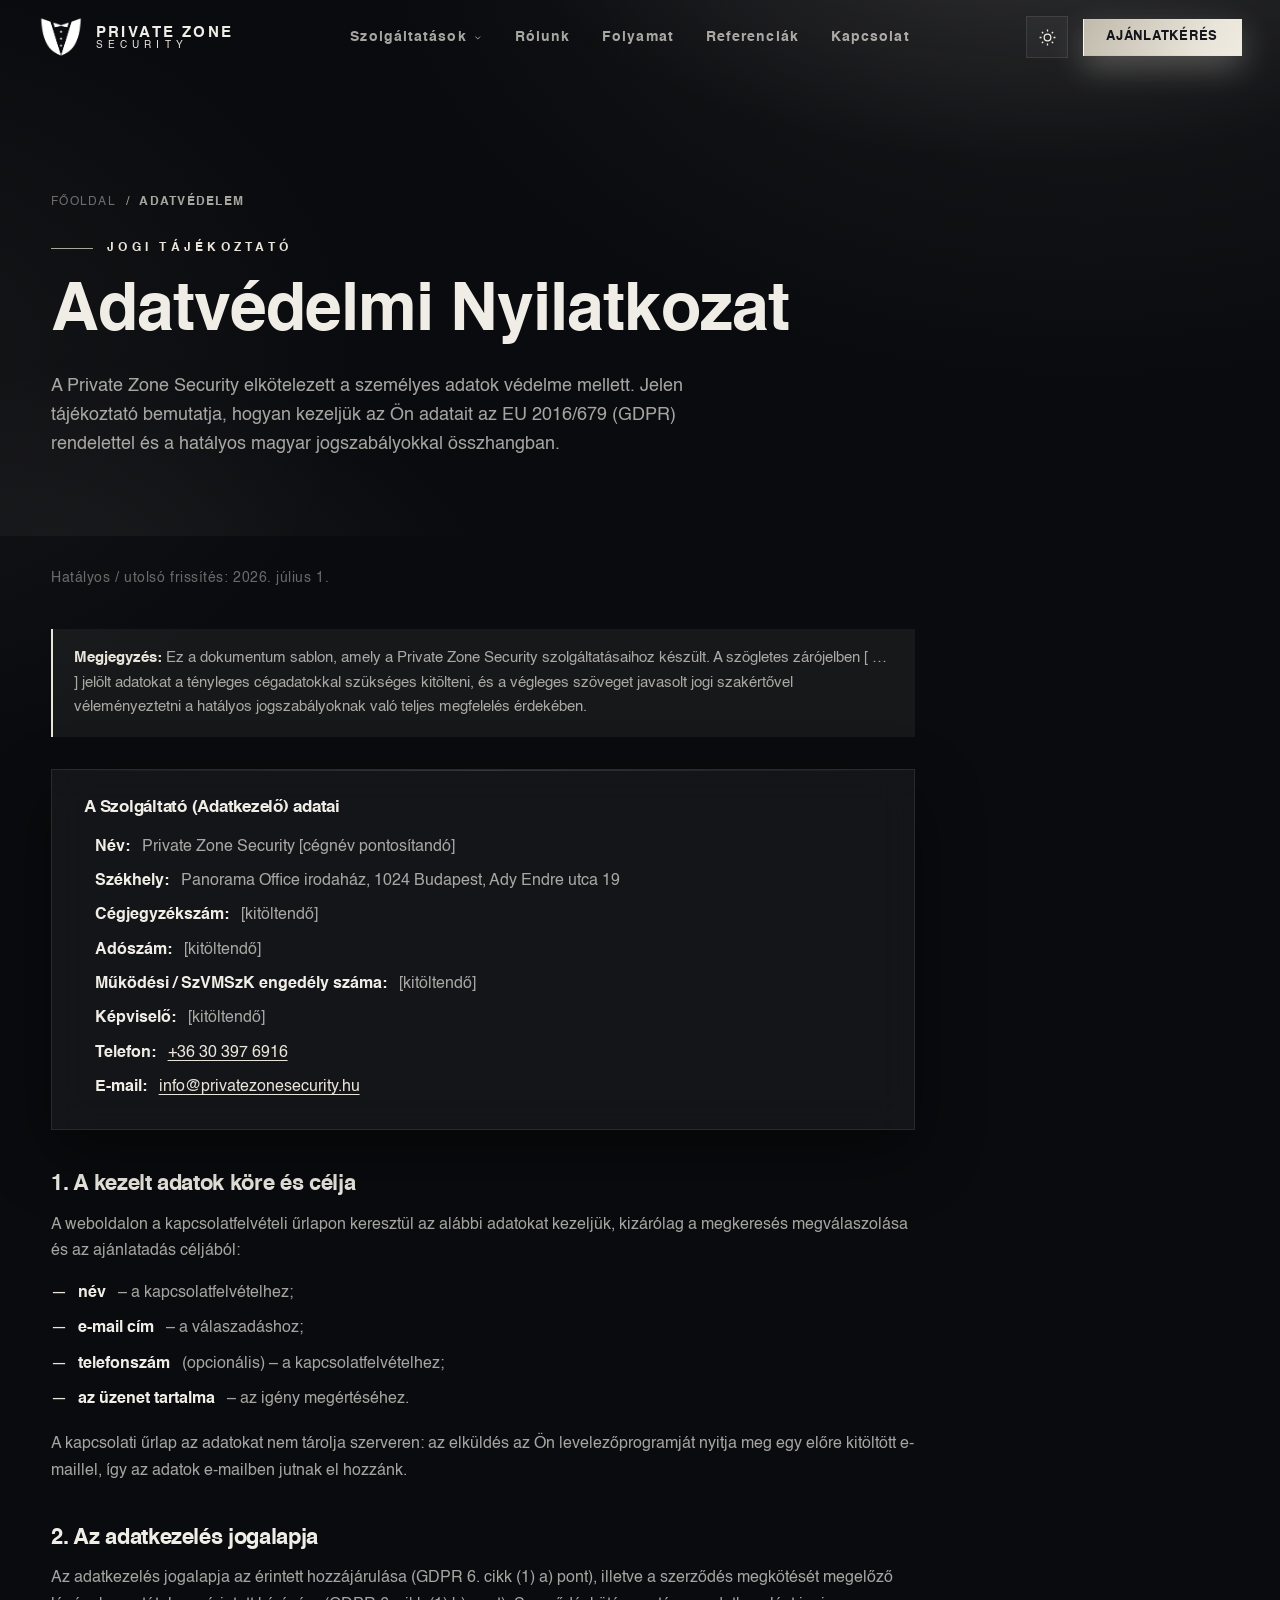
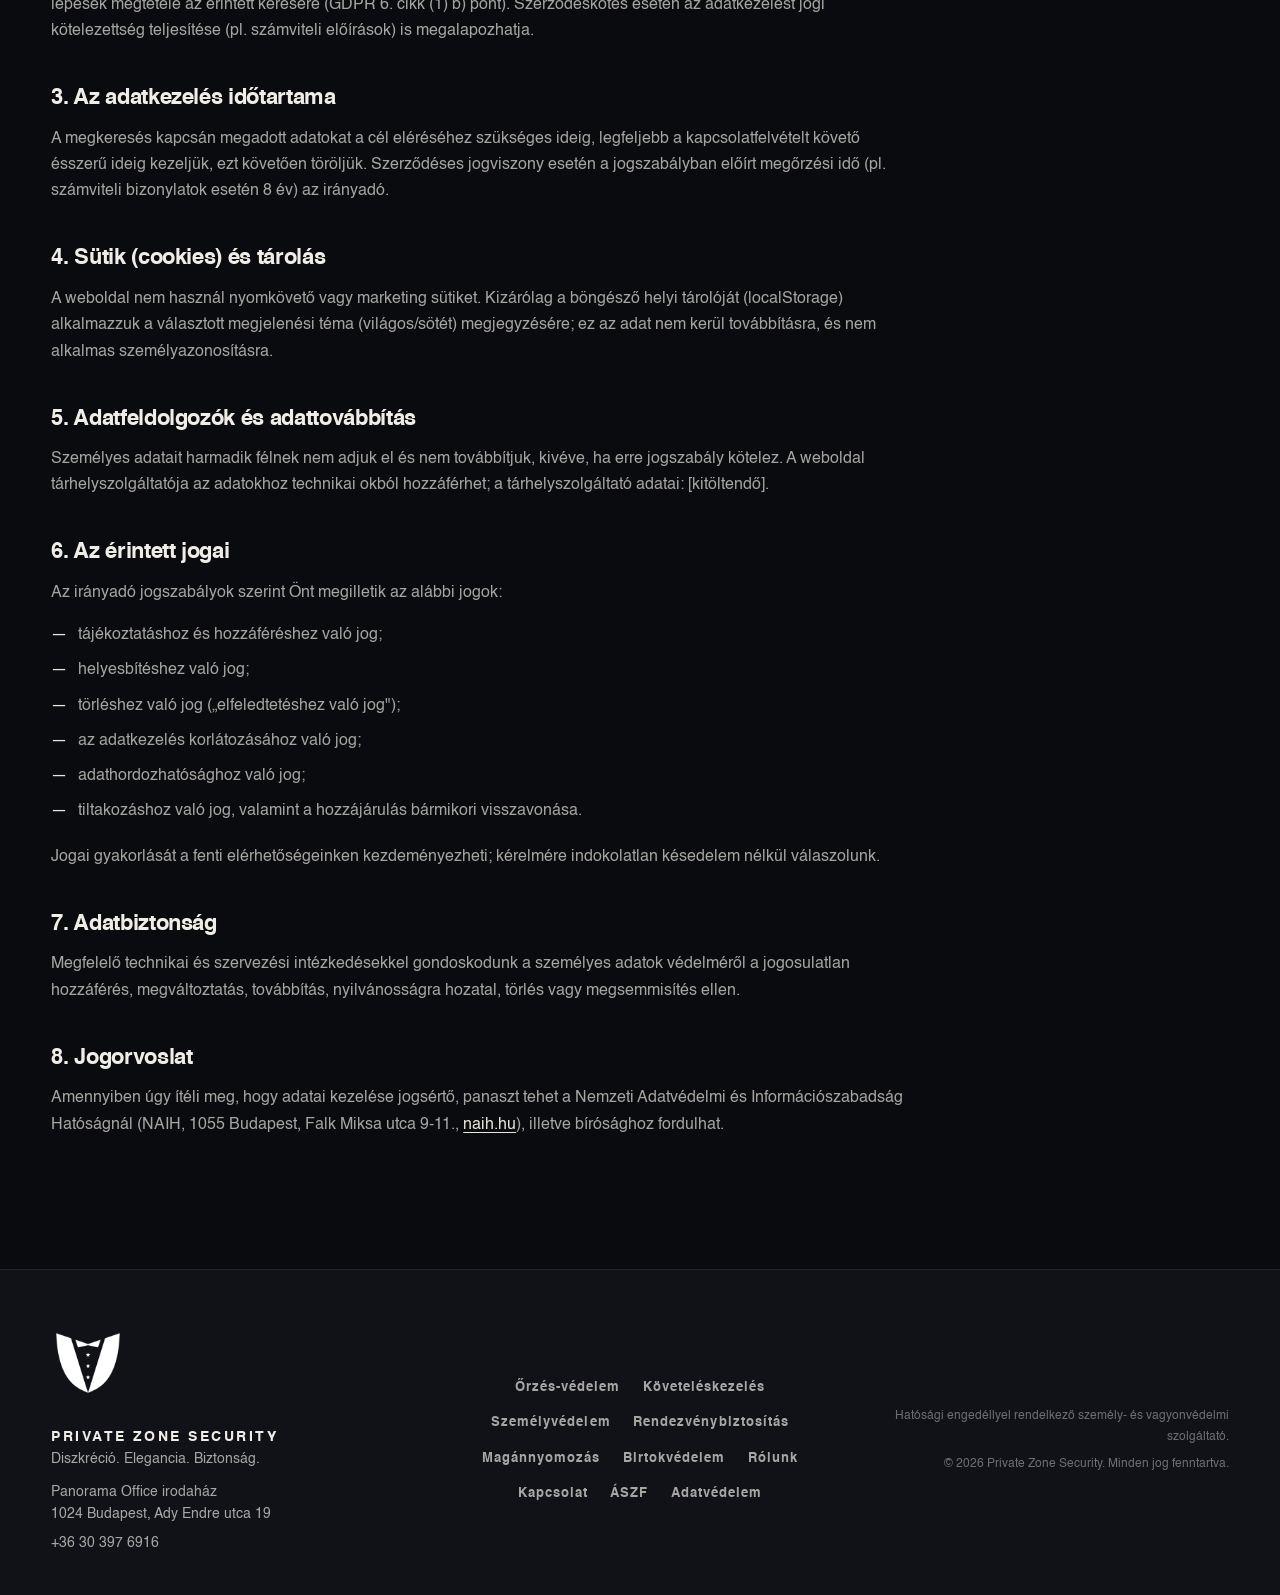
==== adatvedelem.html @ 8fbdc433 "Valós cím beállítása + ÁSZF és Adatvédelmi nyilatkozat oldalak - iroda címe mindenhol: Panorama Offi" ====
<!DOCTYPE html>
<html lang="hu" data-theme="dark">
<head>
  <meta charset="UTF-8">
  <meta name="viewport" content="width=device-width, initial-scale=1.0">
  <title>Adatvédelmi Nyilatkozat — Private Zone Security</title>
  <meta name="description" content="A Private Zone Security adatkezelési tájékoztatója a GDPR és a hatályos adatvédelmi jogszabályok szerint.">
  <link rel="icon" type="image/png" sizes="32x32" href="assets/favicon-32.png">
  <link rel="icon" type="image/png" sizes="256x256" href="assets/favicon.png">
  <link rel="apple-touch-icon" href="assets/favicon.png">
  <link rel="stylesheet" href="css/style.css">
</head>
<body>

  <header class="nav" id="nav">
    <div class="nav-inner">
      <a href="index.html" class="brand" aria-label="Private Zone Security — kezdőlap">
        <span class="brand-mark"><img src="assets/logo-light.png" alt="" class="logo-on-dark">
          <img src="assets/logo-dark.png" alt="" class="logo-on-light"></span>
        <span class="brand-text">
          <strong>PRIVATE ZONE</strong>
          <em>SECURITY</em>
        </span>
      </a>

      <nav class="nav-links" id="navLinks" aria-label="Fő navigáció">
        <div class="has-dropdown">
          <button class="dropdown-toggle" aria-haspopup="true" aria-expanded="false">
            Szolgáltatások
            <svg class="caret" viewBox="0 0 24 24" aria-hidden="true"><path d="M6 9l6 6 6-6"/></svg>
          </button>
          <div class="dropdown">
            <div class="dropdown-inner">
              <a href="orzes-vedelem.html">Őrzés-védelem</a>
              <a href="koveteleskezeles.html">Követeléskezelés</a>
              <a href="szemelyvedelem.html">Személyvédelem</a>
              <a href="rendezvenybiztositas.html">Rendezvénybiztosítás</a>
              <a href="magannyomozas.html">Magánnyomozás</a>
              <a href="birtokvedelem.html">Birtokvédelem</a>
            </div>
          </div>
        </div>
        <a href="rolunk.html" >Rólunk</a>
        <a href="index.html#folyamat">Folyamat</a>
        <a href="index.html#referenciak">Referenciák</a>
        <a href="kapcsolat.html" >Kapcsolat</a>
      </nav>

      <div class="nav-actions">
        <button class="theme-toggle" id="themeToggle" aria-label="Világos / sötét mód váltása">
          <svg class="icon-moon" viewBox="0 0 24 24" fill="none" stroke="currentColor" stroke-width="1.6"><path d="M21 12.8A9 9 0 1 1 11.2 3 7 7 0 0 0 21 12.8Z"/></svg>
          <svg class="icon-sun" viewBox="0 0 24 24" fill="none" stroke="currentColor" stroke-width="1.6"><circle cx="12" cy="12" r="4.2"/><path d="M12 2v2.4M12 19.6V22M2 12h2.4M19.6 12H22M4.9 4.9l1.7 1.7M17.4 17.4l1.7 1.7M19.1 4.9l-1.7 1.7M6.6 17.4l-1.7 1.7"/></svg>
        </button>
        <a href="kapcsolat.html" class="btn btn-gold btn-nav">Ajánlatkérés</a>
        <button class="hamburger" id="hamburger" aria-label="Menü megnyitása" aria-expanded="false">
          <span></span><span></span><span></span>
        </button>
      </div>
    </div>
  </header>

  <main>

    <section class="page-hero">
      <div class="container">

        <nav class="breadcrumb" aria-label="Morzsamenü">
          <a href="index.html">Főoldal</a><span class="sep">/</span>
          <strong>Adatvédelem</strong>
        </nav>
        <p class="overline reveal">Jogi tájékoztató</p>
        <h1 class="reveal d1">Adatvédelmi Nyilatkozat</h1>
        <p class="lead reveal d2">A Private Zone Security elkötelezett a személyes adatok védelme mellett. Jelen tájékoztató bemutatja, hogyan kezeljük az Ön adatait az EU 2016/679 (GDPR) rendelettel és a hatályos magyar jogszabályokkal összhangban.</p>
      </div>
    </section>

    <section class="section" style="padding-top:2rem">
      <div class="container">
        <article class="legal reveal">
          <p class="updated">Hatályos / utolsó frissítés: 2026. július 1.</p>
          <div class="legal-note">
            <strong>Megjegyzés:</strong> Ez a dokumentum sablon, amely a Private Zone Security
            szolgáltatásaihoz készült. A szögletes zárójelben [ … ] jelölt adatokat a tényleges
            cégadatokkal szükséges kitölteni, és a végleges szöveget javasolt jogi szakértővel
            véleményeztetni a hatályos jogszabályoknak való teljes megfelelés érdekében.
          </div>
          <div class="legal-callout glass">
            <h3>A Szolgáltató (Adatkezelő) adatai</h3>
            <ul>
              <li><strong>Név:</strong> Private Zone Security [cégnév pontosítandó]</li>
              <li><strong>Székhely:</strong> Panorama Office irodaház, 1024 Budapest, Ady Endre utca 19</li>
              <li><strong>Cégjegyzékszám:</strong> [kitöltendő]</li>
              <li><strong>Adószám:</strong> [kitöltendő]</li>
              <li><strong>Működési / SzVMSzK engedély száma:</strong> [kitöltendő]</li>
              <li><strong>Képviselő:</strong> [kitöltendő]</li>
              <li><strong>Telefon:</strong> <a href="tel:+36303976916">+36 30 397 6916</a></li>
              <li><strong>E-mail:</strong> <a href="mailto:info@privatezonesecurity.hu">info@privatezonesecurity.hu</a></li>
            </ul>
          </div>
          <h2>1. A kezelt adatok köre és célja</h2>
          <p>A weboldalon a kapcsolatfelvételi űrlapon keresztül az alábbi adatokat kezeljük, kizárólag a megkeresés megválaszolása és az ajánlatadás céljából:</p>
          <ul>
            <li><strong>név</strong> – a kapcsolatfelvételhez;</li>
            <li><strong>e-mail cím</strong> – a válaszadáshoz;</li>
            <li><strong>telefonszám</strong> (opcionális) – a kapcsolatfelvételhez;</li>
            <li><strong>az üzenet tartalma</strong> – az igény megértéséhez.</li>
          </ul>
          <p>A kapcsolati űrlap az adatokat nem tárolja szerveren: az elküldés az Ön levelezőprogramját nyitja meg egy előre kitöltött e-maillel, így az adatok e-mailben jutnak el hozzánk.</p>
          <h2>2. Az adatkezelés jogalapja</h2>
          <p>Az adatkezelés jogalapja az érintett hozzájárulása (GDPR 6. cikk (1) a) pont), illetve a szerződés megkötését megelőző lépések megtétele az érintett kérésére (GDPR 6. cikk (1) b) pont). Szerződéskötés esetén az adatkezelést jogi kötelezettség teljesítése (pl. számviteli előírások) is megalapozhatja.</p>
          <h2>3. Az adatkezelés időtartama</h2>
          <p>A megkeresés kapcsán megadott adatokat a cél eléréséhez szükséges ideig, legfeljebb a kapcsolatfelvételt követő ésszerű ideig kezeljük, ezt követően töröljük. Szerződéses jogviszony esetén a jogszabályban előírt megőrzési idő (pl. számviteli bizonylatok esetén 8 év) az irányadó.</p>
          <h2>4. Sütik (cookies) és tárolás</h2>
          <p>A weboldal nem használ nyomkövető vagy marketing sütiket. Kizárólag a böngésző helyi tárolóját (localStorage) alkalmazzuk a választott megjelenési téma (világos/sötét) megjegyzésére; ez az adat nem kerül továbbításra, és nem alkalmas személyazonosításra.</p>
          <h2>5. Adatfeldolgozók és adattovábbítás</h2>
          <p>Személyes adatait harmadik félnek nem adjuk el és nem továbbítjuk, kivéve, ha erre jogszabály kötelez. A weboldal tárhelyszolgáltatója az adatokhoz technikai okból hozzáférhet; a tárhelyszolgáltató adatai: [kitöltendő].</p>
          <h2>6. Az érintett jogai</h2>
          <p>Az irányadó jogszabályok szerint Önt megilletik az alábbi jogok:</p>
          <ul>
            <li>tájékoztatáshoz és hozzáféréshez való jog;</li>
            <li>helyesbítéshez való jog;</li>
            <li>törléshez való jog („elfeledtetéshez való jog");</li>
            <li>az adatkezelés korlátozásához való jog;</li>
            <li>adathordozhatósághoz való jog;</li>
            <li>tiltakozáshoz való jog, valamint a hozzájárulás bármikori visszavonása.</li>
          </ul>
          <p>Jogai gyakorlását a fenti elérhetőségeinken kezdeményezheti; kérelmére indokolatlan késedelem nélkül válaszolunk.</p>
          <h2>7. Adatbiztonság</h2>
          <p>Megfelelő technikai és szervezési intézkedésekkel gondoskodunk a személyes adatok védelméről a jogosulatlan hozzáférés, megváltoztatás, továbbítás, nyilvánosságra hozatal, törlés vagy megsemmisítés ellen.</p>
          <h2>8. Jogorvoslat</h2>
          <p>Amennyiben úgy ítéli meg, hogy adatai kezelése jogsértő, panaszt tehet a Nemzeti Adatvédelmi és Információszabadság Hatóságnál (NAIH, 1055 Budapest, Falk Miksa utca 9-11., <a href="https://naih.hu" target="_blank" rel="noopener">naih.hu</a>), illetve bírósághoz fordulhat.</p>
        </article>
      </div>
    </section>

  </main>

  <footer class="footer">
    <div class="container footer-grid">
      <div class="footer-brand">
        <img src="assets/logo-light.png" alt="Private Zone Security logó" class="footer-logo logo-on-dark">
        <img src="assets/logo-dark.png" alt="Private Zone Security logó" class="footer-logo logo-on-light">
        <p><strong>PRIVATE ZONE SECURITY</strong><br>Diszkréció. Elegancia. Biztonság.</p>
        <p style="margin-top:.6rem">Panorama Office irodaház<br>1024 Budapest, Ady Endre utca 19</p>
        <p style="margin-top:.4rem"><a href="tel:+36303976916" style="color:inherit;text-decoration:none">+36 30 397 6916</a></p>
      </div>
      <nav class="footer-nav" aria-label="Lábléc navigáció">
        <a href="orzes-vedelem.html">Őrzés-védelem</a>
        <a href="koveteleskezeles.html">Követeléskezelés</a>
        <a href="szemelyvedelem.html">Személyvédelem</a>
        <a href="rendezvenybiztositas.html">Rendezvénybiztosítás</a>
        <a href="magannyomozas.html">Magánnyomozás</a>
        <a href="birtokvedelem.html">Birtokvédelem</a>
        <a href="rolunk.html">Rólunk</a>
        <a href="kapcsolat.html">Kapcsolat</a>
        <a href="aszf.html">ÁSZF</a>
        <a href="adatvedelem.html">Adatvédelem</a>
      </nav>
      <div class="footer-meta">
        <p>Hatósági engedéllyel rendelkező személy- és vagyonvédelmi szolgáltató.</p>
        <p>© <span id="year"></span> Private Zone Security. Minden jog fenntartva.</p>
      </div>
    </div>
  </footer>

  <script src="js/main.js"></script>
</body>
</html>
---- css/style.css ----
/* ═══════════════════════════════════════════════════════════════
   PRIVATE ZONE SECURITY — style
   Elegáns dark-first dizájn, charcoal + off-white akcentek, glassmorphism
   ═══════════════════════════════════════════════════════════════ */

@font-face {
  font-family: "PZS Helvetica";
  src: url("../assets/fonts/Helvetica.ttf") format("truetype");
  font-weight: 400;
  font-style: normal;
  font-display: swap;
}
@font-face {
  font-family: "PZS Helvetica";
  src: url("../assets/fonts/Helvetica-Bold.ttf") format("truetype");
  font-weight: 700;
  font-style: normal;
  font-display: swap;
}
@font-face {
  font-family: "PZS Helvetica";
  src: url("../assets/fonts/Helvetica-BoldOblique.ttf") format("truetype");
  font-weight: 700;
  font-style: italic;
  font-display: swap;
}

:root {
  /* Monokróm akcent: sötét témán off-white, világoson charcoal.
     A "--gold*" nevek megmaradtak, de charcoal/off-white értékekkel. */
  --gold: #EAE5DA;         /* akcent (off-white) */
  --gold-light: #FAF7F0;
  --gold-deep: #C0BAAC;
  --gold-rgb: 234, 229, 218;
  --accent-ink: #14151A;   /* akcenten lévő szöveg (pl. gombfelirat) */

  --bg: #0A0B0E;
  --bg-2: #101218;
  --bg-3: #161923;
  --ink: #F0EDE6;
  --ink-soft: rgba(240, 237, 230, .68);
  --ink-faint: rgba(240, 237, 230, .42);

  --glass-bg: rgba(255, 255, 255, .045);
  --glass-bg-strong: rgba(16, 18, 24, .72);
  --glass-border: rgba(255, 255, 255, .09);
  --glass-highlight: rgba(255, 255, 255, .14);
  --shadow: 0 24px 60px rgba(0, 0, 0, .45);

  --radius: 0;
  --font-display: "PZS Helvetica", "Helvetica Neue", Helvetica, Arial, sans-serif;
  --font-body: "PZS Helvetica", "Helvetica Neue", Helvetica, Arial, sans-serif;
  --ease: cubic-bezier(.22, .8, .3, 1);
}

[data-theme="light"] {
  /* akcent világos témán: charcoal */
  --gold: #2B2F36;
  --gold-light: #444A54;
  --gold-deep: #16181D;
  --gold-rgb: 43, 47, 54;
  --accent-ink: #F4F1EA;

  --bg: #F4F1EA;
  --bg-2: #ECE8DF;
  --bg-3: #E3DED2;
  --ink: #16181D;
  --ink-soft: rgba(22, 24, 29, .72);
  --ink-faint: rgba(22, 24, 29, .48);

  --glass-bg: rgba(255, 255, 255, .5);
  --glass-bg-strong: rgba(255, 255, 255, .78);
  --glass-border: rgba(22, 24, 29, .1);
  --glass-highlight: rgba(255, 255, 255, .9);
  --shadow: 0 24px 60px rgba(60, 50, 20, .14);
}

* { margin: 0; padding: 0; box-sizing: border-box; }

html { scroll-behavior: smooth; }

body {
  font-family: var(--font-body);
  background: var(--bg);
  color: var(--ink);
  line-height: 1.65;
  overflow-x: hidden;
  -webkit-font-smoothing: antialiased;
  transition: background .5s var(--ease), color .5s var(--ease);
}

/* finom háttértextúra */
body::before {
  content: "";
  position: fixed; inset: 0;
  pointer-events: none; z-index: -1;
  background:
    radial-gradient(1200px 800px at 85% -10%, rgba(var(--gold-rgb), .07), transparent 60%),
    radial-gradient(900px 700px at -10% 40%, rgba(var(--gold-rgb), .05), transparent 55%),
    var(--bg);
  transition: background .5s var(--ease);
}

.container { width: min(1180px, 92vw); margin-inline: auto; }
.section { padding: clamp(4.5rem, 9vw, 8rem) 0; position: relative; }

::selection { background: var(--gold); color: var(--accent-ink); }

/* témafüggő logóképek */
[data-theme="dark"] .logo-on-light { display: none; }
[data-theme="light"] .logo-on-dark { display: none; }

/* ── Tipográfia ─────────────────────────────────────────────── */
h1, h2, h3 { font-family: var(--font-display); font-weight: 700; line-height: 1.12; letter-spacing: -.015em; }
h1 { font-size: clamp(2.4rem, 5.6vw, 4.1rem); }
h2 { font-size: clamp(1.85rem, 3.8vw, 2.9rem); }
h3 { font-size: 1.3rem; }

.overline {
  font-size: .78rem; font-weight: 700;
  letter-spacing: .34em; text-transform: uppercase;
  color: var(--gold);
  display: flex; align-items: center; gap: .9rem;
  margin-bottom: 1.1rem;
}
.overline::before { content: ""; width: 2.6rem; height: 1px; background: var(--gold); opacity: .7; }

.gold-text {
  font-style: italic;
  background: linear-gradient(100deg, var(--gold-deep), var(--gold-light) 45%, var(--gold));
  -webkit-background-clip: text; background-clip: text;
  -webkit-text-fill-color: transparent; color: transparent;
}

.lead { font-size: 1.1rem; color: var(--ink-soft); max-width: 34rem; margin-top: 1.4rem; }

.section-head { max-width: 44rem; margin-bottom: clamp(2.5rem, 5vw, 4rem); }
.section-sub { color: var(--ink-soft); margin-top: 1rem; }

/* ── Glass ──────────────────────────────────────────────────── */
.glass {
  position: relative;
  background: var(--glass-bg);
  border: 1px solid var(--glass-border);
  border-radius: 0;
  -webkit-backdrop-filter: blur(18px) saturate(140%);
  backdrop-filter: blur(18px) saturate(140%);
  box-shadow: var(--shadow);
  overflow: hidden;
}
.glass::before {
  content: "";
  position: absolute; inset: 0 0 auto 0; height: 1px;
  background: linear-gradient(90deg, transparent, var(--glass-highlight), transparent);
  pointer-events: none;
}

/* ── Gombok ─────────────────────────────────────────────────── */
.btn {
  display: inline-flex; align-items: center; justify-content: center; gap: .55rem;
  padding: .95rem 1.9rem;
  font: 600 .92rem/1 var(--font-body);
  letter-spacing: .06em; text-transform: uppercase;
  border-radius: 0; border: 1px solid transparent;
  text-decoration: none; cursor: pointer;
  transition: transform .35s var(--ease), box-shadow .35s var(--ease),
              background .35s var(--ease), border-color .35s var(--ease), color .35s var(--ease);
}
.btn svg { width: 1.05em; height: 1.05em; transition: transform .35s var(--ease); }
.btn:hover svg { transform: translateX(4px); }

.btn-gold {
  background: linear-gradient(120deg, var(--gold-deep), var(--gold) 50%, var(--gold-light));
  background-size: 160% 100%;
  color: var(--accent-ink);
  box-shadow: 0 12px 32px rgba(var(--gold-rgb), .28);
}
.btn-gold:hover {
  background-position: 100% 0;
  transform: translateY(-2px);
  box-shadow: 0 16px 40px rgba(var(--gold-rgb), .4);
}

.btn-ghost {
  color: var(--ink);
  border-color: var(--glass-border);
  background: var(--glass-bg);
  -webkit-backdrop-filter: blur(10px);
  backdrop-filter: blur(10px);
}
.btn-ghost:hover { border-color: var(--gold); color: var(--gold); transform: translateY(-2px); }

.btn-block { width: 100%; }

/* ── Preloader ──────────────────────────────────────────────── */
.preloader {
  position: fixed; inset: 0; z-index: 100;
  display: grid; place-items: center;
  background: var(--bg);
  transition: opacity .7s var(--ease), visibility .7s;
}
.preloader.done { opacity: 0; visibility: hidden; }
.preloader-mark { text-align: center; }
.preloader-mark img {
  width: 96px; height: 96px; object-fit: contain;
  animation: pl-pop 1.4s var(--ease) both;
}
.preloader-mark span {
  display: block; margin-top: 1rem;
  font: 700 .72rem var(--font-body);
  letter-spacing: .5em; color: var(--ink-faint);
  animation: pl-fade 1.4s var(--ease) .3s both;
}
@keyframes pl-pop {
  0% { opacity: 0; transform: scale(.82); filter: blur(6px); }
  60% { opacity: 1; filter: blur(0); }
  100% { opacity: 1; transform: scale(1); }
}
@keyframes pl-fade { from { opacity: 0; } to { opacity: 1; } }

/* ── Navbar ─────────────────────────────────────────────────── */
.nav {
  position: fixed; top: 0; left: 0; right: 0; z-index: 50;
  transition: background .45s var(--ease), box-shadow .45s var(--ease),
              border-color .45s var(--ease), padding .45s var(--ease);
  border-bottom: 1px solid transparent;
}
.nav.scrolled {
  background: var(--glass-bg-strong);
  -webkit-backdrop-filter: blur(20px) saturate(140%);
  backdrop-filter: blur(20px) saturate(140%);
  border-bottom-color: var(--glass-border);
  box-shadow: 0 10px 40px rgba(0, 0, 0, .25);
}
.nav-inner {
  width: min(1240px, 94vw); margin-inline: auto;
  display: flex; align-items: center; justify-content: space-between;
  padding: .9rem 0; gap: 1.5rem;
}

.brand { display: flex; align-items: center; gap: .7rem; text-decoration: none; color: var(--ink); }
.brand-mark { width: 46px; height: 46px; display: grid; place-items: center; }
.brand-mark img { width: 100%; height: 100%; object-fit: contain; }
.brand-text { display: flex; flex-direction: column; line-height: 1.15; }
.brand-text strong { font: 700 .95rem var(--font-body); letter-spacing: .16em; }
.brand-text em { font: 500 .62rem var(--font-body); font-style: normal; letter-spacing: .52em; color: var(--gold); }

.nav-links { display: flex; gap: 2rem; }
.nav-links a {
  position: relative;
  font: 600 .85rem var(--font-body); letter-spacing: .08em;
  color: var(--ink-soft); text-decoration: none;
  padding: .4rem 0;
  transition: color .3s;
}
.nav-links a::after {
  content: ""; position: absolute; left: 0; bottom: 0;
  width: 100%; height: 1px; background: var(--gold);
  transform: scaleX(0); transform-origin: right;
  transition: transform .4s var(--ease);
}
.nav-links a:hover, .nav-links a.active { color: var(--ink); }
.nav-links a:hover::after, .nav-links a.active::after { transform: scaleX(1); transform-origin: left; }

/* ── Legördülő menü (Szolgáltatások) ── */
.has-dropdown { position: relative; }
.dropdown-toggle {
  display: inline-flex; align-items: center; gap: .4rem;
  background: none; border: 0; cursor: pointer;
  font: 600 .85rem var(--font-body); letter-spacing: .08em;
  color: var(--ink-soft);
  padding: .4rem 0;
  transition: color .3s;
}
.dropdown-toggle:hover, .has-dropdown:hover .dropdown-toggle,
.dropdown-toggle.active { color: var(--ink); }
.dropdown-toggle .caret {
  width: .6rem; height: .6rem; stroke: currentColor; stroke-width: 2.4; fill: none;
  transition: transform .35s var(--ease);
}
.has-dropdown:hover .dropdown-toggle .caret,
.has-dropdown:focus-within .dropdown-toggle .caret { transform: rotate(180deg); }

.dropdown {
  position: absolute; top: calc(100% + .9rem); left: 50%;
  transform: translateX(-50%) translateY(10px);
  min-width: 250px;
  padding: .6rem;
  background: var(--glass-bg-strong);
  border: 1px solid var(--glass-border);
  border-radius: 0;
  -webkit-backdrop-filter: blur(20px) saturate(140%);
  backdrop-filter: blur(20px) saturate(140%);
  box-shadow: 0 20px 50px rgba(0, 0, 0, .35);
  opacity: 0; visibility: hidden; pointer-events: none;
  transition: opacity .3s var(--ease), transform .3s var(--ease), visibility .3s;
  z-index: 60;
}
.dropdown-inner { display: grid; gap: .1rem; }
.dropdown::before {
  content: ""; position: absolute; top: -1.1rem; left: 0; right: 0; height: 1.1rem;
}
.has-dropdown:hover .dropdown,
.has-dropdown:focus-within .dropdown {
  opacity: 1; visibility: visible; pointer-events: auto;
  transform: translateX(-50%) translateY(0);
}
.dropdown a {
  display: block;
  padding: .7rem .9rem;
  font: 600 .85rem var(--font-body); letter-spacing: .04em;
  color: var(--ink-soft); text-decoration: none;
  border-radius: 0;
  transition: color .25s, background .25s, padding-left .25s;
}
.dropdown a::after { display: none; }
.dropdown a:hover, .dropdown a.active {
  color: var(--gold);
  background: rgba(var(--gold-rgb), .1);
  padding-left: 1.2rem;
}

.nav-actions { display: flex; align-items: center; gap: .9rem; }
.btn-nav { padding: .7rem 1.4rem; font-size: .8rem; }

.theme-toggle {
  width: 42px; height: 42px; border-radius: 0;
  display: grid; place-items: center;
  background: var(--glass-bg); border: 1px solid var(--glass-border);
  color: var(--ink); cursor: pointer;
  transition: border-color .3s, color .3s, transform .3s;
}
.theme-toggle:hover { border-color: var(--gold); color: var(--gold); transform: rotate(15deg); }
.theme-toggle svg { width: 19px; height: 19px; }
[data-theme="dark"] .icon-moon { display: none; }
[data-theme="light"] .icon-sun { display: none; }

.hamburger {
  display: none;
  flex-direction: column; gap: 5px;
  background: none; border: 0; cursor: pointer; padding: .5rem;
}
.hamburger span {
  width: 24px; height: 2px; background: var(--ink);
  transition: transform .35s var(--ease), opacity .35s;
}
.hamburger.open span:nth-child(1) { transform: translateY(7px) rotate(45deg); }
.hamburger.open span:nth-child(2) { opacity: 0; }
.hamburger.open span:nth-child(3) { transform: translateY(-7px) rotate(-45deg); }

/* ── Hero ───────────────────────────────────────────────────── */
.hero {
  position: relative; min-height: 100svh;
  display: flex; align-items: center;
  overflow: hidden;
}
#heroCanvas { position: absolute; inset: 0; width: 100%; height: 100%; z-index: 1; }

/* Aurora háttéreffekt (React Bits <Aurora /> vanilla portja) */
.aurora-bg {
  position: absolute; inset: 0 0 auto 0;
  height: 78%;
  z-index: 0;
  pointer-events: none;
  opacity: .85;
  -webkit-mask-image: linear-gradient(to bottom, #000 50%, transparent 92%);
  mask-image: linear-gradient(to bottom, #000 50%, transparent 92%);
}
.aurora-container { width: 100%; height: 100%; }
[data-theme="light"] .aurora-bg { opacity: .5; }

.hero-vignette {
  position: absolute; inset: 0; pointer-events: none; z-index: 1;
  background:
    linear-gradient(90deg, var(--bg) 0%, transparent 45%),
    linear-gradient(0deg, var(--bg) 0%, transparent 22%),
    radial-gradient(closest-side at 68% 50%, transparent 60%, var(--bg) 130%);
  transition: background .5s var(--ease);
}
[data-theme="light"] .hero-vignette {
  background:
    linear-gradient(90deg, var(--bg) 4%, transparent 50%),
    linear-gradient(0deg, var(--bg) 0%, transparent 22%);
}

.hero-inner {
  position: relative; z-index: 2; padding-top: 5rem;
  display: grid; grid-template-columns: 1.05fr .95fr;
  align-items: center; gap: clamp(1.5rem, 4vw, 4rem);
}
.hero-copy { max-width: 40rem; }
.hero-cta { display: flex; flex-wrap: wrap; gap: 1rem; margin-top: 2.2rem; }
.hero-badges {
  display: flex; flex-wrap: wrap; gap: 1.4rem;
  margin-top: 2.6rem;
  font-size: .82rem; letter-spacing: .08em;
  color: var(--ink-faint);
}

/* ── 3D öltönyös alak a hero-ban ── */
.hero-model {
  position: relative;
  height: min(76vh, 720px);
  min-height: 420px;
}
.hero-model model-viewer {
  width: 100%; height: 100%;
  background: transparent;
  --poster-color: transparent;
  --progress-bar-color: var(--gold);
  --progress-bar-height: 2px;
  position: relative; z-index: 2;
}
.hero-model-glow {
  position: absolute; inset: auto 8% 4% 8%;
  height: 34%;
  background:
    radial-gradient(ellipse 60% 42% at 50% 82%, rgba(var(--gold-rgb),.28), transparent 70%),
    radial-gradient(ellipse 90% 60% at 50% 80%, rgba(var(--gold-rgb),.1), transparent 72%);
  filter: blur(2px);
  pointer-events: none;
  z-index: 1;
}
.hero-model::after {
  content: "";
  position: absolute; left: 50%; bottom: 9%;
  width: 56%; height: 0;
  transform: translateX(-50%);
  border-radius: 0;
  box-shadow: 0 0 60px 18px rgba(var(--gold-rgb),.16);
  pointer-events: none;
}

/* ── Stats ──────────────────────────────────────────────────── */
.stats { margin-top: -4.5rem; position: relative; z-index: 3; }
.stats-panel {
  display: grid; grid-template-columns: repeat(4, 1fr);
  gap: 1rem; padding: 2.2rem 2.4rem;
}
.stat { text-align: center; padding: .4rem; }
.stat-num {
  display: block;
  font: 700 clamp(2rem, 3.4vw, 2.8rem) var(--font-display);
  letter-spacing: -.02em;
  color: var(--gold);
}
.stat-label { font-size: .82rem; letter-spacing: .05em; color: var(--ink-soft); }

/* ── Szolgáltatás-kártyák ───────────────────────────────────── */
.cards {
  display: grid; grid-template-columns: repeat(3, 1fr);
  gap: 1.6rem;
}
/* kiemelt (zászlóshajó) szolgáltatások — hangsúlyos, kéthasábos sor */
.featured-cards {
  display: grid; grid-template-columns: repeat(2, 1fr);
  gap: 1.6rem; margin-bottom: 1.6rem;
}
.cards-secondary { grid-template-columns: repeat(4, 1fr); }

.card-featured {
  padding: 2.8rem 2.6rem;
  border-color: rgba(var(--gold-rgb), .38);
  background:
    radial-gradient(600px 320px at 100% 0%, rgba(var(--gold-rgb),.12), transparent 60%),
    var(--glass-bg);
  box-shadow: var(--shadow), 0 0 0 1px rgba(var(--gold-rgb),.12);
}
.card-featured:hover { border-color: rgba(var(--gold-rgb), .6); }
.card-featured .card-icon { width: 66px; height: 66px; }
.card-featured .card-icon svg { width: 32px; height: 32px; }
.card-featured h3 { font-size: 1.55rem; }
.card-featured p { font-size: 1rem; }

.badge {
  display: inline-flex; align-items: center; gap: .45rem;
  align-self: flex-start;
  margin-bottom: 1.3rem;
  padding: .4rem .95rem;
  font: 700 .68rem var(--font-body); letter-spacing: .16em; text-transform: uppercase;
  color: var(--accent-ink);
  background: linear-gradient(120deg, var(--gold-deep), var(--gold) 55%, var(--gold-light));
  border-radius: 0;
  transform: translateZ(34px);
  box-shadow: 0 6px 18px rgba(var(--gold-rgb),.3);
}
.badge::before { content: "★"; font-size: .7rem; }
.card {
  padding: 2.3rem 2rem;
  transition: transform .5s var(--ease), border-color .5s var(--ease), box-shadow .5s var(--ease);
  transform-style: preserve-3d; will-change: transform;
}
.card::after {
  content: "";
  position: absolute; inset: 0; border-radius: inherit;
  background: radial-gradient(420px circle at var(--mx, 50%) var(--my, 0%), rgba(var(--gold-rgb),.13), transparent 55%);
  opacity: 0; transition: opacity .4s;
  pointer-events: none;
}
.card:hover { border-color: rgba(var(--gold-rgb),.4); }
.card:hover::after { opacity: 1; }

.card-icon {
  width: 60px; height: 60px; margin-bottom: 1.5rem;
  display: grid; place-items: center;
  border-radius: 0;
  color: var(--gold);
  background: linear-gradient(140deg, rgba(var(--gold-rgb),.16), rgba(var(--gold-rgb),.04));
  border: 1px solid rgba(var(--gold-rgb),.28);
  transform: translateZ(30px);
}
.card-icon svg { width: 28px; height: 28px; }
.card h3 { margin-bottom: .7rem; transform: translateZ(24px); }
.card p { color: var(--ink-soft); font-size: .94rem; transform: translateZ(16px); }
.card-link {
  display: inline-flex; align-items: center; gap: .4rem;
  margin-top: 1.3rem;
  font: 700 .8rem var(--font-body); letter-spacing: .1em; text-transform: uppercase;
  color: var(--gold); text-decoration: none;
  transform: translateZ(20px);
}
.card-link span { transition: transform .3s var(--ease); }
.card-link:hover span { transform: translateX(5px); }

/* ── Rólunk ─────────────────────────────────────────────────── */
.about { background: linear-gradient(180deg, transparent, var(--bg-2) 20%, var(--bg-2) 80%, transparent); }
.about-grid {
  display: grid; grid-template-columns: .9fr 1.1fr;
  gap: clamp(2.5rem, 6vw, 5.5rem);
  align-items: center;
}
.about-frame {
  aspect-ratio: 1; border-radius: 0;
  display: grid; place-items: center;
  position: relative;
}
.about-logo { width: 52%; position: relative; z-index: 2; filter: drop-shadow(0 18px 40px rgba(0,0,0,.4)); }
.about-ring {
  position: absolute; border: 1px solid rgba(var(--gold-rgb),.25); border-radius: 0;
  animation: spin 26s linear infinite;
}
.about-ring::before {
  content: ""; position: absolute; top: -3px; left: 50%;
  width: 6px; height: 6px; border-radius: 0; background: var(--gold);
  box-shadow: 0 0 12px var(--gold);
}
.r1 { width: 68%; height: 68%; }
.r2 { width: 84%; height: 84%; animation-duration: 38s; animation-direction: reverse; }
.r3 { width: 100%; height: 100%; animation-duration: 52s; opacity: .5; }
@keyframes spin { to { transform: rotate(360deg); } }

.checklist { list-style: none; margin-top: 1.8rem; display: grid; gap: 1.05rem; }
.checklist li { display: flex; gap: .9rem; align-items: flex-start; color: var(--ink-soft); }
.checklist strong { color: var(--ink); }
.check {
  flex: 0 0 auto; width: 26px; height: 26px; margin-top: .1rem;
  display: grid; place-items: center;
  font-size: .7rem; color: var(--gold);
  border: 1px solid rgba(var(--gold-rgb),.4); border-radius: 0;
}
.about-copy .btn { margin-top: 2.2rem; }
.about-copy > p { color: var(--ink-soft); margin-top: 1.2rem; max-width: 34rem; }

/* ── Folyamat ───────────────────────────────────────────────── */
.steps { display: grid; grid-template-columns: repeat(4, 1fr); gap: 1.4rem; }
.step { padding: 2.1rem 1.7rem; transition: transform .45s var(--ease), border-color .45s var(--ease); }
.step:hover { transform: translateY(-6px); border-color: rgba(var(--gold-rgb),.4); }
.step-num {
  font: 700 2.4rem var(--font-display);
  letter-spacing: -.02em;
  background: linear-gradient(120deg, var(--gold-light), var(--gold-deep));
  -webkit-background-clip: text; background-clip: text;
  -webkit-text-fill-color: transparent;
  display: block; margin-bottom: .6rem;
}
.step h3 { font-size: 1.25rem; margin-bottom: .5rem; }
.step p { font-size: .9rem; color: var(--ink-soft); }

/* ── Referenciák ────────────────────────────────────────────── */
.quotes { display: grid; grid-template-columns: repeat(3, 1fr); gap: 1.6rem; }
.quote { padding: 2.2rem 2rem; }
.quote p {
  font-family: var(--font-display);
  font-size: 1.05rem; font-style: italic; line-height: 1.6;
  font-weight: 300;
}
.quote footer {
  margin-top: 1.4rem;
  font-size: .8rem; letter-spacing: .1em; text-transform: uppercase;
  color: var(--gold);
}
.quote::after {
  content: "”";
  position: absolute; top: -.2rem; right: 1.2rem;
  font: 700 5rem/1 Georgia, serif;
  color: rgba(var(--gold-rgb),.16);
  pointer-events: none;
}

/* ── CTA sáv ────────────────────────────────────────────────── */
.cta-band { padding: clamp(2rem, 5vw, 4rem) 0; }
.cta-panel {
  display: flex; align-items: center; justify-content: space-between;
  flex-wrap: wrap; gap: 2rem;
  padding: clamp(2.4rem, 5vw, 3.8rem);
  background:
    radial-gradient(600px 300px at 12% 0%, rgba(var(--gold-rgb),.14), transparent 60%),
    var(--glass-bg);
}
.cta-panel h2 { font-size: clamp(1.8rem, 3.6vw, 2.7rem); }
.cta-panel p { color: var(--ink-soft); margin-top: .6rem; }
.cta-actions { display: flex; flex-wrap: wrap; gap: 1rem; }

/* ── Kapcsolat ──────────────────────────────────────────────── */
.contact { background: linear-gradient(180deg, transparent, var(--bg-2) 30%); }
.contact-grid {
  display: grid; grid-template-columns: 1fr 1.05fr;
  gap: clamp(2.5rem, 6vw, 5rem);
  align-items: start;
}
.contact-info > p { color: var(--ink-soft); margin-top: 1rem; max-width: 30rem; }
.contact-list { list-style: none; margin-top: 2.2rem; display: grid; gap: 1.4rem; }
.contact-list li { display: flex; gap: 1.1rem; align-items: center; }
.ci {
  flex: 0 0 auto; width: 48px; height: 48px;
  display: grid; place-items: center;
  border-radius: 0; color: var(--gold);
  background: linear-gradient(140deg, rgba(var(--gold-rgb),.16), rgba(var(--gold-rgb),.04));
  border: 1px solid rgba(var(--gold-rgb),.28);
}
.ci svg { width: 22px; height: 22px; }
.contact-list strong { display: block; font-size: .78rem; letter-spacing: .14em; text-transform: uppercase; color: var(--ink-faint); }
.contact-list a, .contact-list span:not(.ci) { color: var(--ink); text-decoration: none; font-weight: 600; }
.contact-list a:hover { color: var(--gold); }

.contact-form { padding: clamp(1.8rem, 4vw, 2.6rem); }
.form-row { display: grid; grid-template-columns: 1fr 1fr; gap: 1.1rem; }
.field { margin-bottom: 1.1rem; }
.field label {
  display: block; margin-bottom: .45rem;
  font-size: .76rem; font-weight: 700;
  letter-spacing: .12em; text-transform: uppercase;
  color: var(--ink-faint);
}
.field input, .field select, .field textarea {
  width: 100%;
  padding: .9rem 1.1rem;
  font: 500 .95rem var(--font-body);
  color: var(--ink);
  background: rgba(255,255,255,.05);
  border: 1px solid var(--glass-border);
  border-radius: 0;
  outline: none;
  transition: border-color .3s, box-shadow .3s, background .3s;
}
[data-theme="light"] .field input,
[data-theme="light"] .field select,
[data-theme="light"] .field textarea { background: rgba(255,255,255,.7); }
.field select option { background: var(--bg-3); color: var(--ink); }
.field textarea { resize: vertical; min-height: 110px; }
.field input:focus, .field select:focus, .field textarea:focus {
  border-color: var(--gold);
  box-shadow: 0 0 0 3px rgba(var(--gold-rgb),.18);
}
.field input::placeholder, .field textarea::placeholder { color: var(--ink-faint); }
.form-note { font-size: .78rem; color: var(--ink-faint); margin: .2rem 0 1.2rem; }
.form-status { margin-top: .9rem; font-size: .88rem; color: var(--gold); min-height: 1.2em; }

/* ── Footer ─────────────────────────────────────────────────── */
.footer {
  border-top: 1px solid var(--glass-border);
  padding: 3.5rem 0 2.5rem;
  background: var(--bg-2);
}
.footer-grid {
  display: grid; grid-template-columns: 1.2fr 1fr 1.2fr;
  gap: 2.5rem; align-items: center;
}
.footer-logo { width: 74px; margin-bottom: 1rem; }
.footer-brand p { font-size: .86rem; color: var(--ink-soft); }
.footer-brand strong { letter-spacing: .18em; color: var(--ink); }
.footer-nav { display: flex; flex-wrap: wrap; gap: 1.4rem; justify-content: center; }
.footer-nav a {
  font: 600 .82rem var(--font-body); letter-spacing: .08em;
  color: var(--ink-soft); text-decoration: none; transition: color .3s;
}
.footer-nav a:hover { color: var(--gold); }
.footer-meta { text-align: right; font-size: .78rem; color: var(--ink-faint); }
.footer-meta p + p { margin-top: .4rem; }

/* ── Reveal animációk ───────────────────────────────────────── */
.reveal {
  opacity: 0; transform: translateY(28px);
  transition: opacity .9s var(--ease), transform .9s var(--ease);
}
.reveal.visible { opacity: 1; transform: none; }
.d1 { transition-delay: .12s; }
.d2 { transition-delay: .24s; }
.d3 { transition-delay: .36s; }
.d4 { transition-delay: .48s; }

@media (prefers-reduced-motion: reduce) {
  html { scroll-behavior: auto; }
  .reveal { opacity: 1; transform: none; transition: none; }
  .about-ring, .pl-draw path { animation: none; }
}

/* ── Reszponzív ─────────────────────────────────────────────── */
@media (max-width: 1024px) {
  .cards { grid-template-columns: repeat(2, 1fr); }
  .cards-secondary { grid-template-columns: repeat(2, 1fr); }
  .steps { grid-template-columns: repeat(2, 1fr); }
  .quotes { grid-template-columns: 1fr; }
  .footer-grid { grid-template-columns: 1fr; text-align: center; }
  .footer-meta { text-align: center; }
  .footer-logo { margin-inline: auto; }
}

@media (max-width: 880px) {
  .nav-links {
    position: fixed; inset: 0; z-index: -1;
    flex-direction: column; align-items: center; justify-content: center; gap: 2.2rem;
    background: var(--glass-bg-strong);
    -webkit-backdrop-filter: blur(24px); backdrop-filter: blur(24px);
    opacity: 0; visibility: hidden;
    transition: opacity .4s var(--ease), visibility .4s;
  }
  .nav-links.open { opacity: 1; visibility: visible; z-index: 49; overflow-y: auto; padding: 6rem 1.5rem; }
  .nav-links a { font-size: 1.15rem; }
  .hamburger { display: flex; }
  .btn-nav { display: none; }

  /* legördülő mobilon: inline, kibontható lista */
  .has-dropdown { display: flex; flex-direction: column; align-items: center; gap: .8rem; }
  .dropdown-toggle { font-size: 1.15rem; }
  .dropdown {
    position: static; transform: none; min-width: 0; width: 100%;
    max-width: 320px; padding: 0; margin: 0 auto;
    background: none; border: 0; box-shadow: none; -webkit-backdrop-filter: none; backdrop-filter: none;
    grid-template-rows: 0fr;
    opacity: 1; visibility: visible; pointer-events: auto;
    display: grid; gap: 0;
    transition: grid-template-rows .35s var(--ease);
    overflow: hidden;
  }
  .dropdown::before { display: none; }
  .has-dropdown.open .dropdown { grid-template-rows: 1fr; }
  .dropdown > * { min-height: 0; }
  .dropdown-inner { overflow: hidden; display: grid; gap: .1rem; padding-top: .3rem; }
  .dropdown a { text-align: center; font-size: 1rem; }
  .dropdown a:hover, .dropdown a.active { padding-left: .9rem; }

  .about-grid, .contact-grid { grid-template-columns: 1fr; }
  .about-visual { max-width: 380px; margin-inline: auto; }
  .stats-panel { grid-template-columns: repeat(2, 1fr); gap: 1.6rem; }
  .hero-vignette {
    background: linear-gradient(0deg, var(--bg) 0%, transparent 30%),
                radial-gradient(closest-side at 50% 45%, transparent 55%, var(--bg) 125%);
  }
  .hero-inner { grid-template-columns: 1fr; padding-top: 7rem; gap: 0; }
  .hero-model { height: 46vh; min-height: 320px; margin-top: 1.5rem; }
}

@media (max-width: 780px) {
  .featured-cards { grid-template-columns: 1fr; }
}

@media (max-width: 560px) {
  .cards, .cards-secondary, .steps { grid-template-columns: 1fr; }
  .form-row { grid-template-columns: 1fr; }
  .cta-panel { text-align: center; justify-content: center; }
  .hero-badges { gap: .8rem; font-size: .76rem; }
}

/* ═══════════════════════════════════════════════════════════════
   ALOLDALAK
   ═══════════════════════════════════════════════════════════════ */

.page-hero {
  position: relative;
  padding: clamp(9rem, 16vw, 12rem) 0 clamp(3rem, 6vw, 5rem);
  overflow: hidden;
}
.page-hero::before {
  content: "";
  position: absolute; inset: 0; pointer-events: none;
  background:
    radial-gradient(900px 460px at 80% -20%, rgba(var(--gold-rgb),.12), transparent 60%),
    radial-gradient(700px 400px at 8% 110%, rgba(var(--gold-rgb),.06), transparent 60%);
}
.page-hero .container { position: relative; }
.page-hero .lead { max-width: 42rem; }
.page-hero .hero-cta { margin-top: 2rem; }

.breadcrumb {
  display: flex; flex-wrap: wrap; align-items: center; gap: .6rem;
  font-size: .78rem; letter-spacing: .1em; text-transform: uppercase;
  color: var(--ink-faint);
  margin-bottom: 1.6rem;
}
.breadcrumb a { color: var(--ink-faint); text-decoration: none; transition: color .3s; }
.breadcrumb a:hover { color: var(--gold); }
.breadcrumb span.sep { color: var(--gold); opacity: .7; }
.breadcrumb strong { color: var(--ink-soft); font-weight: 600; }

/* bevezető blokk + gyors tények */
.intro-grid {
  display: grid; grid-template-columns: 1.15fr .85fr;
  gap: clamp(2rem, 5vw, 4rem);
  align-items: start;
}
.intro-copy p { color: var(--ink-soft); margin-bottom: 1.1rem; }
.intro-copy p strong { color: var(--ink); }
.facts { padding: 2rem; position: sticky; top: 6.5rem; }
.facts h3 { margin-bottom: 1.2rem; font-size: 1.05rem; letter-spacing: .12em; text-transform: uppercase; color: var(--gold); }
.facts ul { list-style: none; display: grid; gap: .9rem; }
.facts li { display: flex; gap: .8rem; align-items: flex-start; font-size: .92rem; color: var(--ink-soft); }
.facts li::before { content: "✦"; color: var(--gold); font-size: .7rem; margin-top: .35em; }

/* FAQ */
.faq { display: grid; gap: 1rem; max-width: 52rem; }
.faq details { padding: 0; }
.faq summary {
  list-style: none; cursor: pointer;
  display: flex; align-items: center; justify-content: space-between; gap: 1.5rem;
  padding: 1.35rem 1.7rem;
  font-weight: 700; font-size: 1.02rem;
  transition: color .3s;
}
.faq summary::-webkit-details-marker { display: none; }
.faq summary::after {
  content: "+";
  flex: 0 0 auto;
  width: 30px; height: 30px;
  display: grid; place-items: center;
  border: 1px solid rgba(var(--gold-rgb),.4); border-radius: 0;
  color: var(--gold); font-weight: 400; font-size: 1.15rem;
  transition: transform .35s var(--ease);
}
.faq details[open] summary { color: var(--gold); }
.faq details[open] summary::after { transform: rotate(45deg); }
.faq details p { padding: 0 1.7rem 1.5rem; color: var(--ink-soft); max-width: 46rem; }

/* kapcsolódó szolgáltatások */
.others { display: flex; flex-wrap: wrap; gap: .8rem; }
.others a {
  display: inline-flex; align-items: center; gap: .5rem;
  padding: .7rem 1.3rem;
  font: 600 .84rem var(--font-body); letter-spacing: .05em;
  color: var(--ink-soft); text-decoration: none;
  border: 1px solid var(--glass-border); border-radius: 0;
  background: var(--glass-bg);
  -webkit-backdrop-filter: blur(10px); backdrop-filter: blur(10px);
  transition: color .3s, border-color .3s, transform .3s;
}
.others a:hover { color: var(--gold); border-color: var(--gold); transform: translateY(-2px); }

/* értéklista a Rólunk oldalon */
.values-grid { display: grid; grid-template-columns: repeat(3, 1fr); gap: 1.6rem; }

/* jogi oldalak (ÁSZF, Adatvédelem) */
.legal { max-width: 54rem; }
.legal .updated {
  color: var(--ink-faint); font-size: .85rem;
  letter-spacing: .04em; margin-bottom: 2.4rem;
}
.legal h2 { font-size: 1.4rem; margin: 2.6rem 0 .9rem; }
.legal h3 { font-size: 1.05rem; margin: 0 0 1rem; }
.legal p { color: var(--ink-soft); margin-bottom: 1rem; }
.legal strong { color: var(--ink); }
.legal a { color: var(--gold); text-decoration: underline; text-underline-offset: 3px; }
.legal ul { list-style: none; display: grid; gap: .55rem; margin: 0 0 1.2rem; }
.legal li { display: flex; gap: .7rem; color: var(--ink-soft); }
.legal li::before { content: "—"; color: var(--gold); flex: 0 0 auto; }
.legal-callout { padding: 1.8rem 2rem; margin: 0 0 2.2rem; }
.legal-callout ul { margin: 0; gap: .5rem; }
.legal-callout li::before { content: ""; }
.legal-note {
  padding: 1.1rem 1.3rem; margin: 0 0 2rem;
  border-left: 2px solid var(--gold);
  background: rgba(var(--gold-rgb), .06);
  color: var(--ink-soft); font-size: .92rem;
}
.legal-note strong { color: var(--gold); }

@media (max-width: 1024px) {
  .values-grid { grid-template-columns: 1fr; }
}
@media (max-width: 880px) {
  .intro-grid { grid-template-columns: 1fr; }
  .facts { position: static; }
}
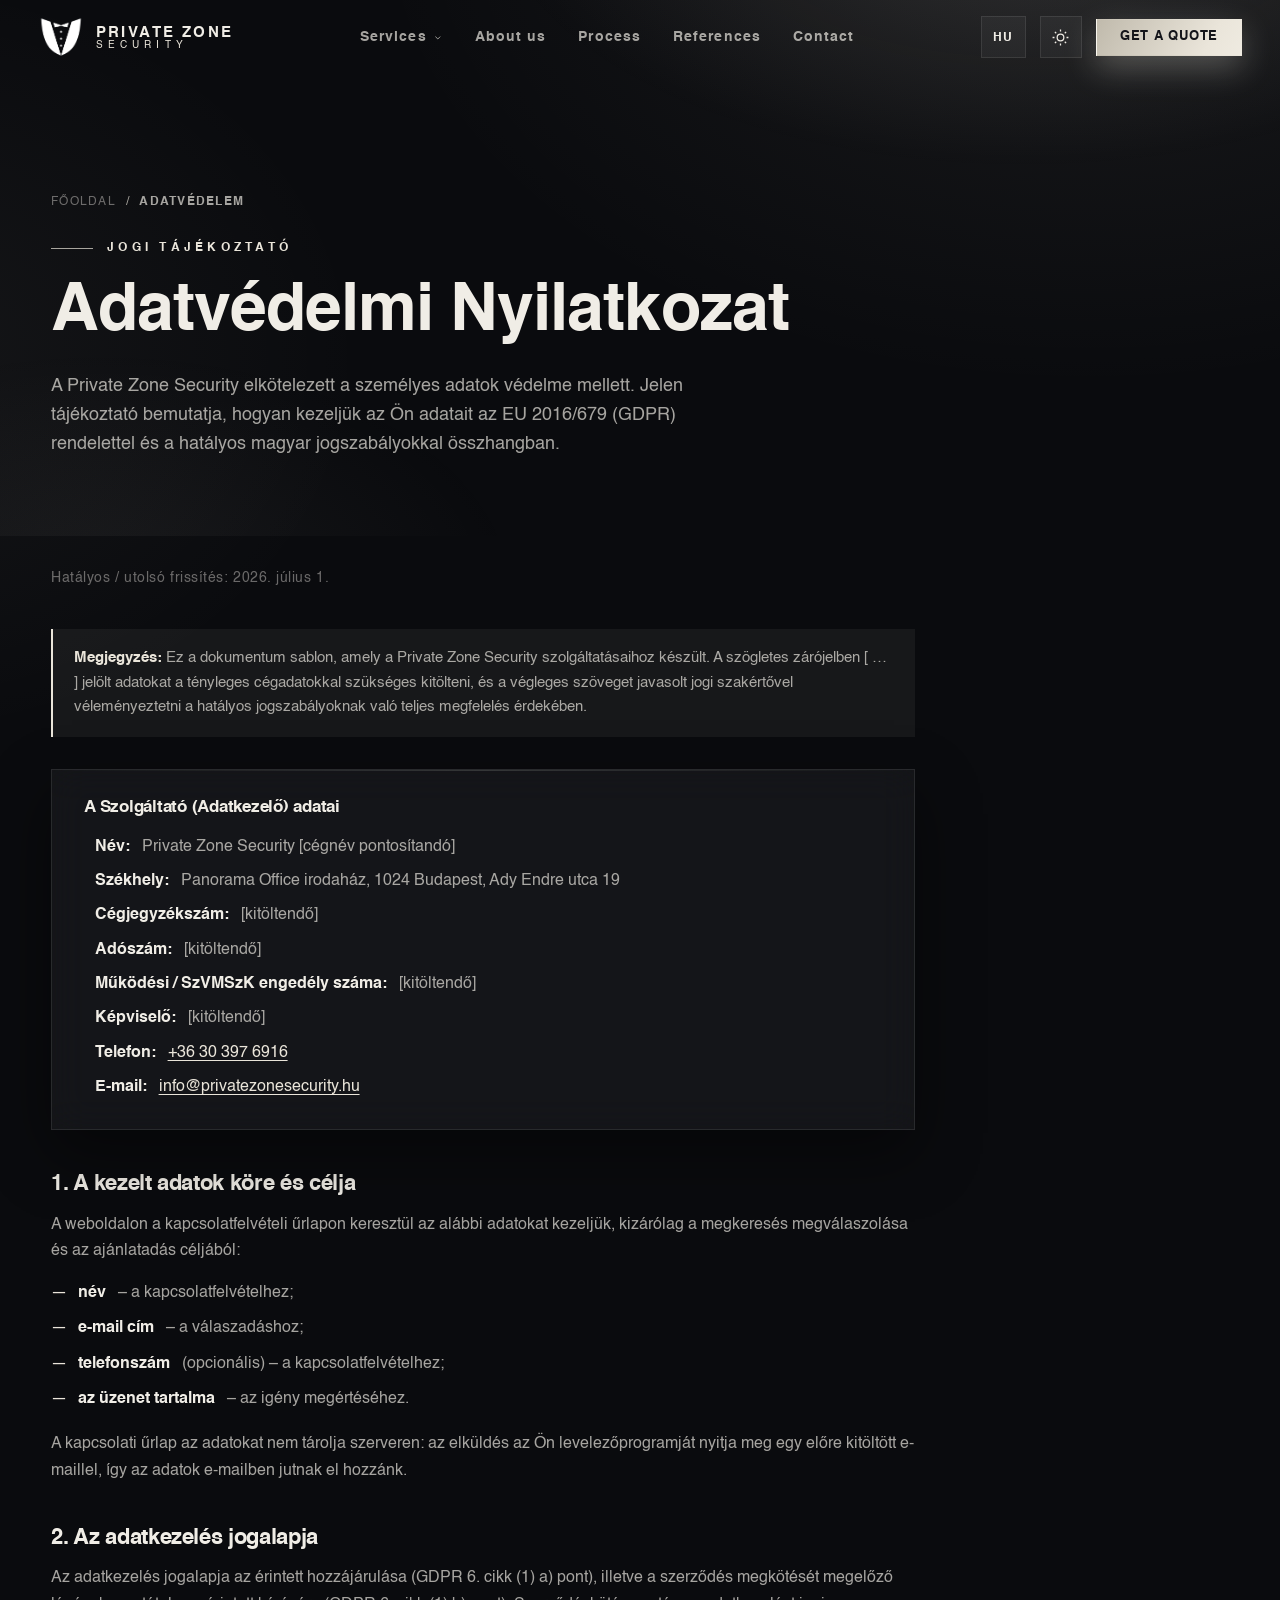
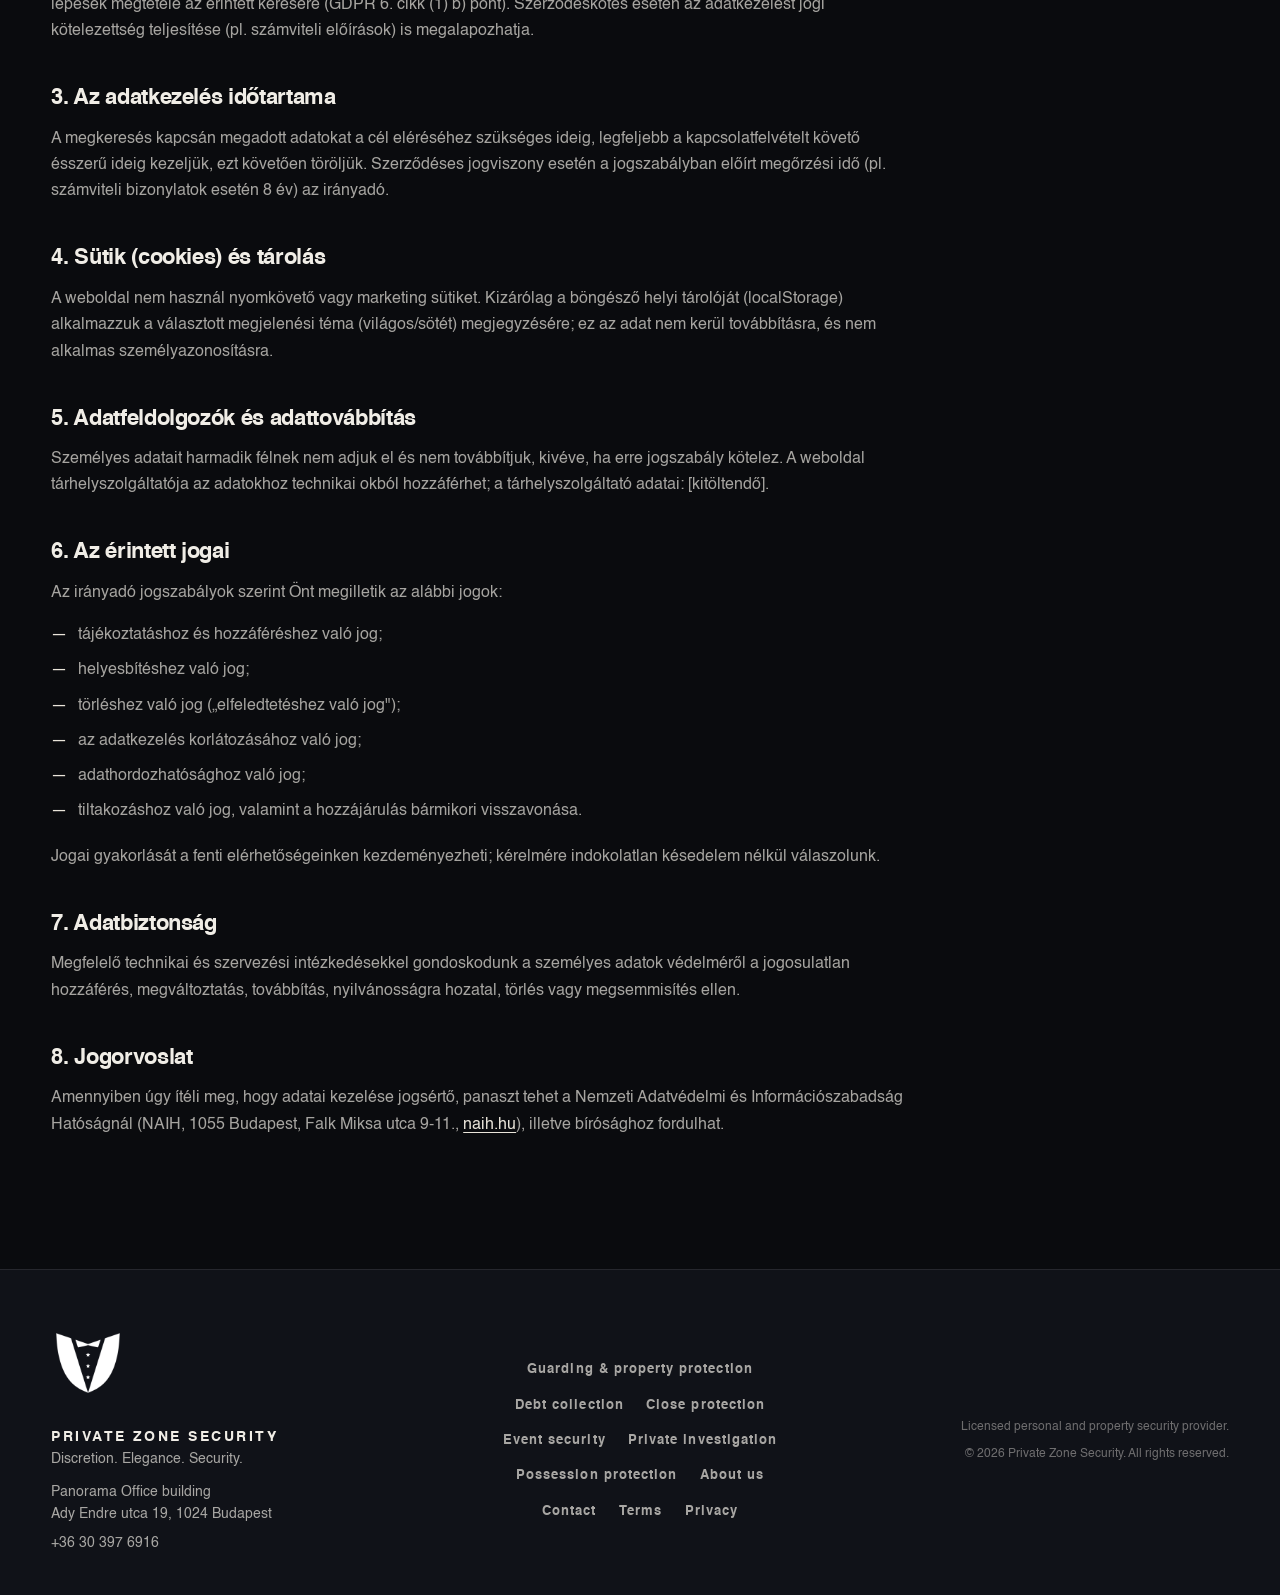
==== commit 473d91f4: "Kétnyelvűség (HU/EN) i18n motorral + geo/böngésző-nyelvfelismerés - js/i18n.js kulcs alapú motor, au" ====
--- a/adatvedelem.html
+++ b/adatvedelem.html
@@ -1,8 +1,9 @@
 <!DOCTYPE html>
-<html lang="hu" data-theme="dark">
+<html lang="hu" data-theme="dark" data-title-hu="Adatvédelmi Nyilatkozat — Private Zone Security" data-title-en="Adatvédelmi Nyilatkozat — Private Zone Security">
 <head>
   <meta charset="UTF-8">
   <meta name="viewport" content="width=device-width, initial-scale=1.0">
+  <script>document.documentElement.setAttribute('data-lang',(function(){try{var s=localStorage.getItem('pzs-lang');if(s==='hu'||s==='en')return s;var l=navigator.languages||[navigator.language||''];return [].some.call(l,function(x){return /^hu/i.test(x)})?'hu':'en'}catch(e){return 'hu'}})());</script>
   <title>Adatvédelmi Nyilatkozat — Private Zone Security</title>
   <meta name="description" content="A Private Zone Security adatkezelési tájékoztatója a GDPR és a hatályos adatvédelmi jogszabályok szerint.">
   <link rel="icon" type="image/png" sizes="32x32" href="assets/favicon-32.png">
@@ -26,32 +27,33 @@
       <nav class="nav-links" id="navLinks" aria-label="Fő navigáció">
         <div class="has-dropdown">
           <button class="dropdown-toggle" aria-haspopup="true" aria-expanded="false">
-            Szolgáltatások
+            <span data-i18n="nav.services">Szolgáltatások</span>
             <svg class="caret" viewBox="0 0 24 24" aria-hidden="true"><path d="M6 9l6 6 6-6"/></svg>
           </button>
           <div class="dropdown">
             <div class="dropdown-inner">
-              <a href="orzes-vedelem.html">Őrzés-védelem</a>
-              <a href="koveteleskezeles.html">Követeléskezelés</a>
-              <a href="szemelyvedelem.html">Személyvédelem</a>
-              <a href="rendezvenybiztositas.html">Rendezvénybiztosítás</a>
-              <a href="magannyomozas.html">Magánnyomozás</a>
-              <a href="birtokvedelem.html">Birtokvédelem</a>
+              <a href="orzes-vedelem.html" data-i18n="svc.orzes">Őrzés-védelem</a>
+              <a href="koveteleskezeles.html" data-i18n="svc.koveteles">Követeléskezelés</a>
+              <a href="szemelyvedelem.html" data-i18n="svc.szemely">Személyvédelem</a>
+              <a href="rendezvenybiztositas.html" data-i18n="svc.rendezveny">Rendezvénybiztosítás</a>
+              <a href="magannyomozas.html" data-i18n="svc.magannyomozas">Magánnyomozás</a>
+              <a href="birtokvedelem.html" data-i18n="svc.birtok">Birtokvédelem</a>
             </div>
           </div>
         </div>
-        <a href="rolunk.html" >Rólunk</a>
-        <a href="index.html#folyamat">Folyamat</a>
-        <a href="index.html#referenciak">Referenciák</a>
-        <a href="kapcsolat.html" >Kapcsolat</a>
+        <a href="rolunk.html"  data-i18n="nav.about">Rólunk</a>
+        <a href="index.html#folyamat" data-i18n="nav.process">Folyamat</a>
+        <a href="index.html#referenciak" data-i18n="nav.references">Referenciák</a>
+        <a href="kapcsolat.html"  data-i18n="nav.contact">Kapcsolat</a>
       </nav>
 
       <div class="nav-actions">
+        <button class="lang-toggle" data-lang-toggle aria-label="Language">EN</button>
         <button class="theme-toggle" id="themeToggle" aria-label="Világos / sötét mód váltása">
           <svg class="icon-moon" viewBox="0 0 24 24" fill="none" stroke="currentColor" stroke-width="1.6"><path d="M21 12.8A9 9 0 1 1 11.2 3 7 7 0 0 0 21 12.8Z"/></svg>
           <svg class="icon-sun" viewBox="0 0 24 24" fill="none" stroke="currentColor" stroke-width="1.6"><circle cx="12" cy="12" r="4.2"/><path d="M12 2v2.4M12 19.6V22M2 12h2.4M19.6 12H22M4.9 4.9l1.7 1.7M17.4 17.4l1.7 1.7M19.1 4.9l-1.7 1.7M6.6 17.4l-1.7 1.7"/></svg>
         </button>
-        <a href="kapcsolat.html" class="btn btn-gold btn-nav">Ajánlatkérés</a>
+        <a href="kapcsolat.html" class="btn btn-gold btn-nav" data-i18n="nav.cta">Ajánlatkérés</a>
         <button class="hamburger" id="hamburger" aria-label="Menü megnyitása" aria-expanded="false">
           <span></span><span></span><span></span>
         </button>
@@ -140,29 +142,32 @@
       <div class="footer-brand">
         <img src="assets/logo-light.png" alt="Private Zone Security logó" class="footer-logo logo-on-dark">
         <img src="assets/logo-dark.png" alt="Private Zone Security logó" class="footer-logo logo-on-light">
-        <p><strong>PRIVATE ZONE SECURITY</strong><br>Diszkréció. Elegancia. Biztonság.</p>
-        <p style="margin-top:.6rem">Panorama Office irodaház<br>1024 Budapest, Ady Endre utca 19</p>
+        <p><strong>PRIVATE ZONE SECURITY</strong><br><span data-i18n="footer.tagline">Diszkréció. Elegancia. Biztonság.</span></p>
+        <p style="margin-top:.6rem"><span data-i18n="footer.addr1">Panorama Office irodaház</span><br><span data-i18n="footer.addr2">1024 Budapest, Ady Endre utca 19</span></p>
         <p style="margin-top:.4rem"><a href="tel:+36303976916" style="color:inherit;text-decoration:none">+36 30 397 6916</a></p>
       </div>
       <nav class="footer-nav" aria-label="Lábléc navigáció">
-        <a href="orzes-vedelem.html">Őrzés-védelem</a>
-        <a href="koveteleskezeles.html">Követeléskezelés</a>
-        <a href="szemelyvedelem.html">Személyvédelem</a>
-        <a href="rendezvenybiztositas.html">Rendezvénybiztosítás</a>
-        <a href="magannyomozas.html">Magánnyomozás</a>
-        <a href="birtokvedelem.html">Birtokvédelem</a>
-        <a href="rolunk.html">Rólunk</a>
-        <a href="kapcsolat.html">Kapcsolat</a>
-        <a href="aszf.html">ÁSZF</a>
-        <a href="adatvedelem.html">Adatvédelem</a>
+        <a href="orzes-vedelem.html" data-i18n="svc.orzes">Őrzés-védelem</a>
+        <a href="koveteleskezeles.html" data-i18n="svc.koveteles">Követeléskezelés</a>
+        <a href="szemelyvedelem.html" data-i18n="svc.szemely">Személyvédelem</a>
+        <a href="rendezvenybiztositas.html" data-i18n="svc.rendezveny">Rendezvénybiztosítás</a>
+        <a href="magannyomozas.html" data-i18n="svc.magannyomozas">Magánnyomozás</a>
+        <a href="birtokvedelem.html" data-i18n="svc.birtok">Birtokvédelem</a>
+        <a href="rolunk.html" data-i18n="nav.about">Rólunk</a>
+        <a href="kapcsolat.html" data-i18n="nav.contact">Kapcsolat</a>
+        <a href="aszf.html" data-i18n="footer.aszf">ÁSZF</a>
+        <a href="adatvedelem.html" data-i18n="footer.privacy">Adatvédelem</a>
       </nav>
       <div class="footer-meta">
-        <p>Hatósági engedéllyel rendelkező személy- és vagyonvédelmi szolgáltató.</p>
-        <p>© <span id="year"></span> Private Zone Security. Minden jog fenntartva.</p>
+        <p data-i18n="footer.note">Hatósági engedéllyel rendelkező személy- és vagyonvédelmi szolgáltató.</p>
+        <p>© <span id="year"></span> Private Zone Security. <span data-i18n="footer.rights">Minden jog fenntartva.</span></p>
       </div>
     </div>
   </footer>
 
+  <script src="js/i18n-dict.js"></script>
+  <script src="js/i18n-pages.js"></script>
+  <script src="js/i18n.js"></script>
   <script src="js/main.js"></script>
 </body>
 </html>
--- a/css/style.css
+++ b/css/style.css
@@ -130,6 +130,9 @@
   background: linear-gradient(100deg, var(--gold-deep), var(--gold-light) 45%, var(--gold));
   -webkit-background-clip: text; background-clip: text;
   -webkit-text-fill-color: transparent; color: transparent;
+  /* a dőlt glyph jobbra túlnyúlik — hely a levágás elkerülésére */
+  padding-right: .12em;
+  margin-right: -.06em;
 }
 
 .lead { font-size: 1.1rem; color: var(--ink-soft); max-width: 34rem; margin-top: 1.4rem; }
@@ -335,6 +338,16 @@
 [data-theme="dark"] .icon-moon { display: none; }
 [data-theme="light"] .icon-sun { display: none; }
 
+.lang-toggle {
+  height: 42px; min-width: 42px; padding: 0 .7rem; border-radius: 0;
+  display: grid; place-items: center;
+  background: var(--glass-bg); border: 1px solid var(--glass-border);
+  color: var(--ink); cursor: pointer;
+  font: 700 .78rem var(--font-body); letter-spacing: .1em;
+  transition: border-color .3s, color .3s;
+}
+.lang-toggle:hover { border-color: var(--gold); color: var(--gold); }
+
 .hamburger {
   display: none;
   flex-direction: column; gap: 5px;
@@ -411,26 +424,6 @@
   --progress-bar-height: 2px;
   position: relative; z-index: 2;
 }
-.hero-model-glow {
-  position: absolute; inset: auto 8% 4% 8%;
-  height: 34%;
-  background:
-    radial-gradient(ellipse 60% 42% at 50% 82%, rgba(var(--gold-rgb),.28), transparent 70%),
-    radial-gradient(ellipse 90% 60% at 50% 80%, rgba(var(--gold-rgb),.1), transparent 72%);
-  filter: blur(2px);
-  pointer-events: none;
-  z-index: 1;
-}
-.hero-model::after {
-  content: "";
-  position: absolute; left: 50%; bottom: 9%;
-  width: 56%; height: 0;
-  transform: translateX(-50%);
-  border-radius: 0;
-  box-shadow: 0 0 60px 18px rgba(var(--gold-rgb),.16);
-  pointer-events: none;
-}
-
 /* ── Stats ──────────────────────────────────────────────────── */
 .stats { margin-top: -4.5rem; position: relative; z-index: 3; }
 .stats-panel {
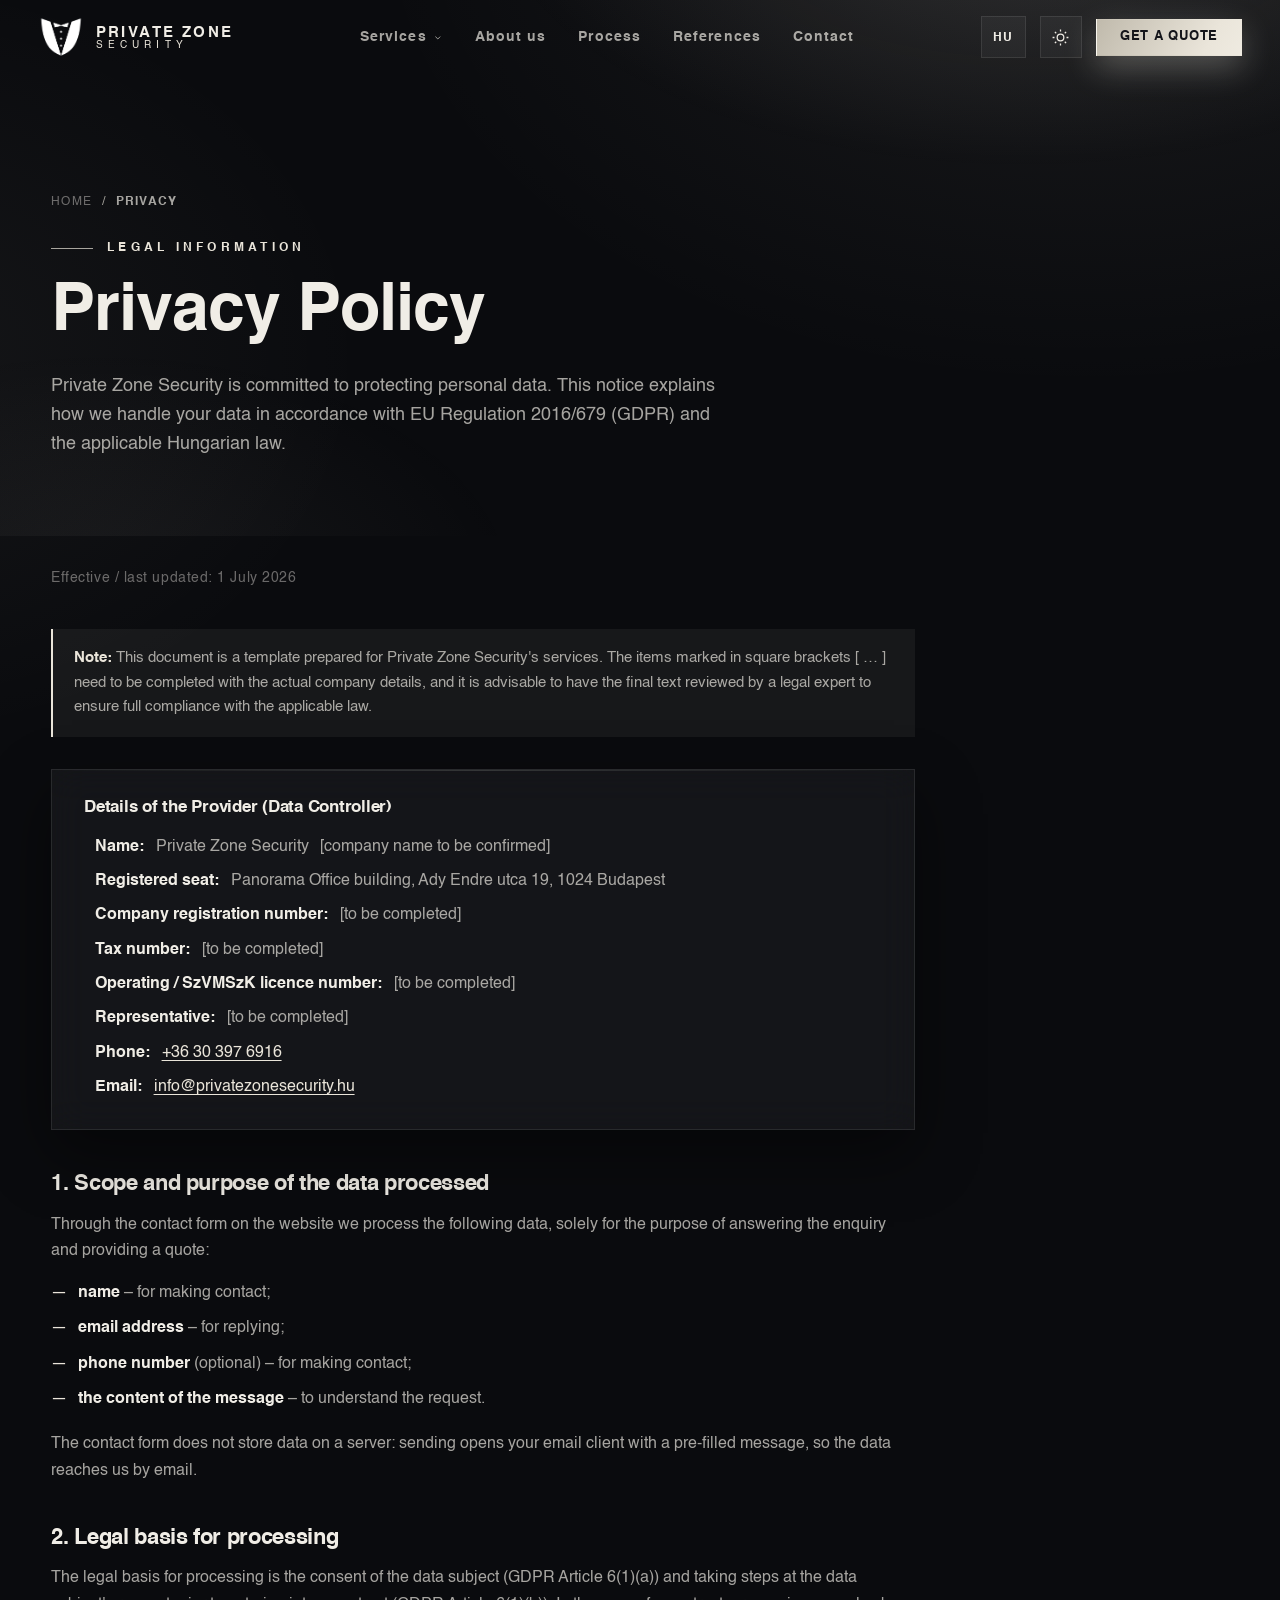
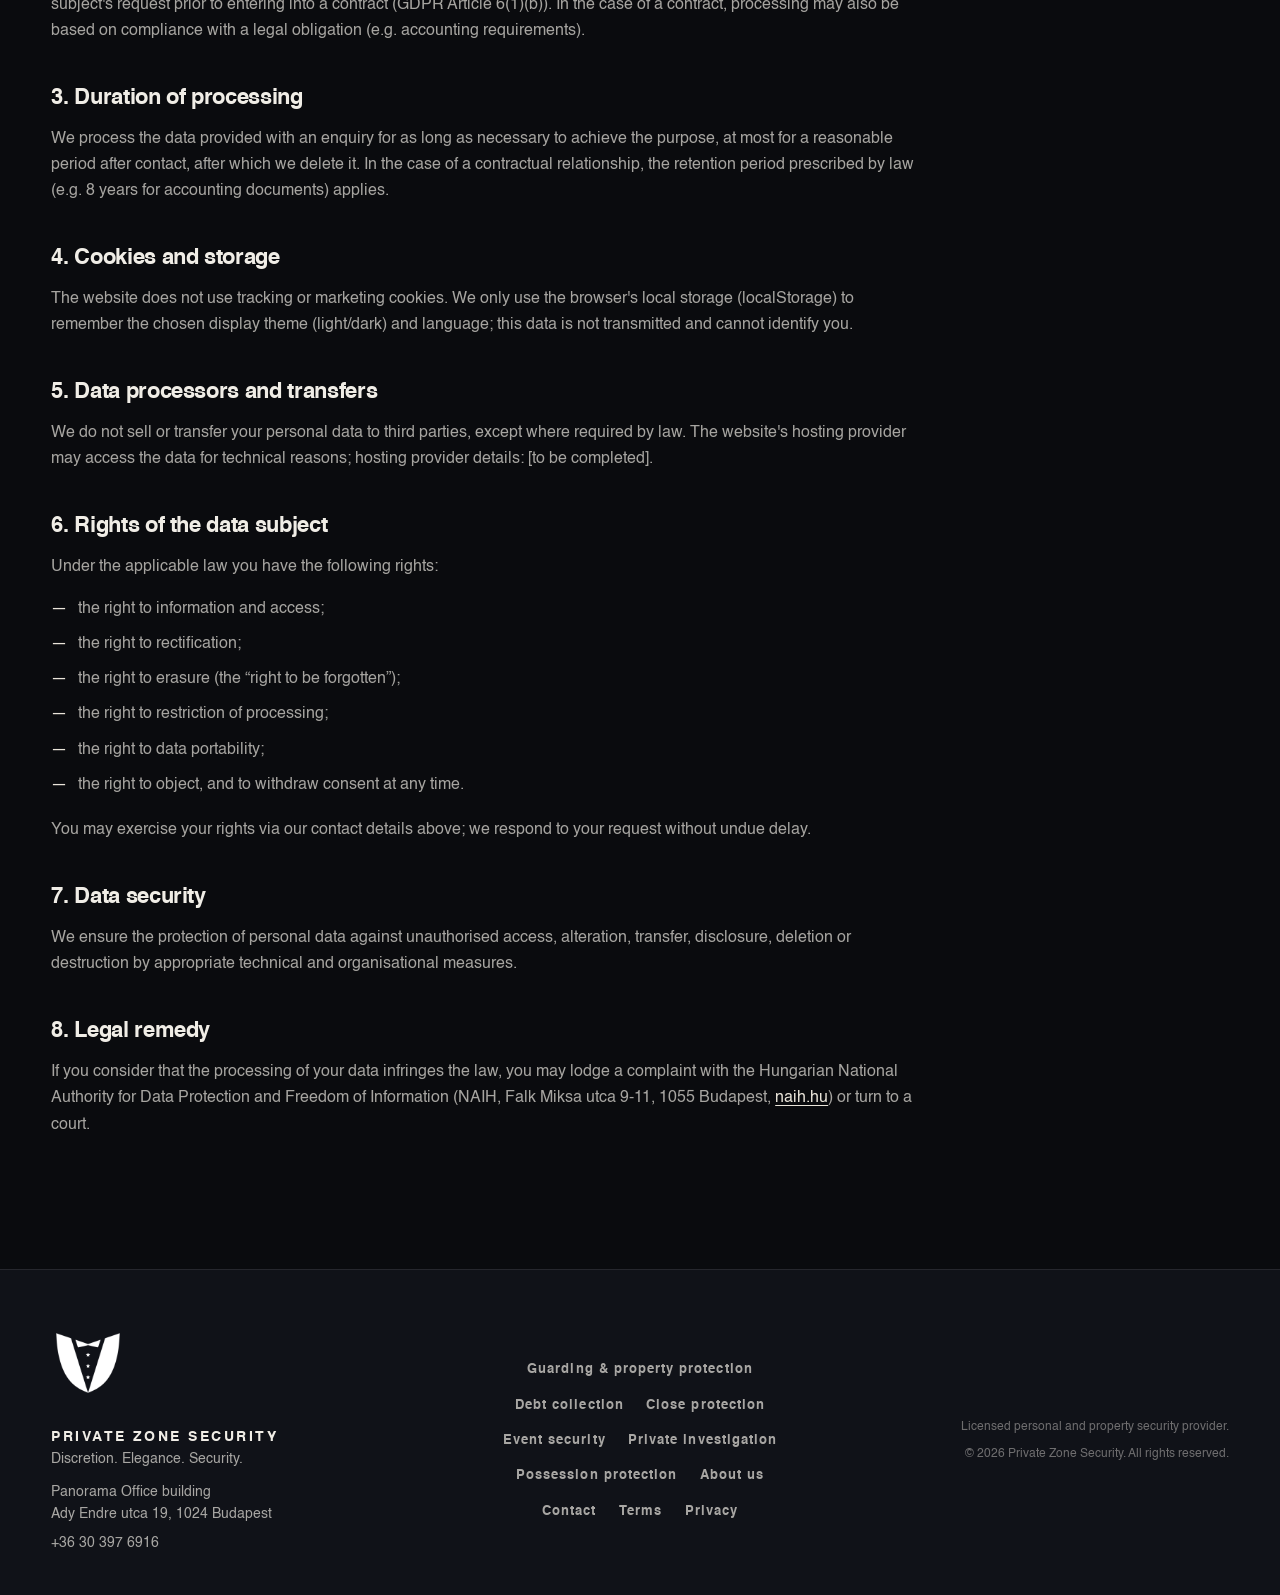
==== commit 3f55a50f: "Aloldalak teljes angol fordítása (szolgáltatások, Rólunk, Kapcsolat, ÁSZF, Adatvédelem) - a generáto" ====
--- a/adatvedelem.html
+++ b/adatvedelem.html
@@ -1,5 +1,5 @@
 <!DOCTYPE html>
-<html lang="hu" data-theme="dark" data-title-hu="Adatvédelmi Nyilatkozat — Private Zone Security" data-title-en="Adatvédelmi Nyilatkozat — Private Zone Security">
+<html lang="hu" data-theme="dark" data-title-hu="Adatvédelmi Nyilatkozat — Private Zone Security" data-title-en="Privacy Policy — Private Zone Security">
 <head>
   <meta charset="UTF-8">
   <meta name="viewport" content="width=device-width, initial-scale=1.0">
@@ -67,70 +67,66 @@
       <div class="container">
 
         <nav class="breadcrumb" aria-label="Morzsamenü">
-          <a href="index.html">Főoldal</a><span class="sep">/</span>
-          <strong>Adatvédelem</strong>
+          <a href="index.html"><span data-i18n-html="p124">Főoldal</span></a><span class="sep">/</span>
+          <strong><span data-i18n-html="p125">Adatvédelem</span></strong>
         </nav>
-        <p class="overline reveal">Jogi tájékoztató</p>
-        <h1 class="reveal d1">Adatvédelmi Nyilatkozat</h1>
-        <p class="lead reveal d2">A Private Zone Security elkötelezett a személyes adatok védelme mellett. Jelen tájékoztató bemutatja, hogyan kezeljük az Ön adatait az EU 2016/679 (GDPR) rendelettel és a hatályos magyar jogszabályokkal összhangban.</p>
+        <p class="overline reveal"><span data-i18n-html="p126">Jogi tájékoztató</span></p>
+        <h1 class="reveal d1"><span data-i18n-html="p127">Adatvédelmi Nyilatkozat</span></h1>
+        <p class="lead reveal d2"><span data-i18n-html="p128">A Private Zone Security elkötelezett a személyes adatok védelme mellett. Jelen tájékoztató bemutatja, hogyan kezeljük az Ön adatait az EU 2016/679 (GDPR) rendelettel és a hatályos magyar jogszabályokkal összhangban.</span></p>
       </div>
     </section>
 
     <section class="section" style="padding-top:2rem">
       <div class="container">
         <article class="legal reveal">
-          <p class="updated">Hatályos / utolsó frissítés: 2026. július 1.</p>
-          <div class="legal-note">
-            <strong>Megjegyzés:</strong> Ez a dokumentum sablon, amely a Private Zone Security
-            szolgáltatásaihoz készült. A szögletes zárójelben [ … ] jelölt adatokat a tényleges
-            cégadatokkal szükséges kitölteni, és a végleges szöveget javasolt jogi szakértővel
-            véleményeztetni a hatályos jogszabályoknak való teljes megfelelés érdekében.
+          <p class="updated"><span data-i18n-html="p129">Hatályos / utolsó frissítés: 2026. július 1.</span></p>
+          <div class="legal-note"><span data-i18n-html="p61"><strong>Megjegyzés:</strong> Ez a dokumentum sablon, amely a Private Zone Security szolgáltatásaihoz készült. A szögletes zárójelben [ … ] jelölt adatokat a tényleges cégadatokkal szükséges kitölteni, és a végleges szöveget javasolt jogi szakértővel véleményeztetni a hatályos jogszabályoknak való teljes megfelelés érdekében.</span>
           </div>
           <div class="legal-callout glass">
-            <h3>A Szolgáltató (Adatkezelő) adatai</h3>
+            <h3><span data-i18n-html="p44">A Szolgáltató (Adatkezelő) adatai</span></h3>
             <ul>
-              <li><strong>Név:</strong> Private Zone Security [cégnév pontosítandó]</li>
-              <li><strong>Székhely:</strong> Panorama Office irodaház, 1024 Budapest, Ady Endre utca 19</li>
-              <li><strong>Cégjegyzékszám:</strong> [kitöltendő]</li>
-              <li><strong>Adószám:</strong> [kitöltendő]</li>
-              <li><strong>Működési / SzVMSzK engedély száma:</strong> [kitöltendő]</li>
-              <li><strong>Képviselő:</strong> [kitöltendő]</li>
-              <li><strong>Telefon:</strong> <a href="tel:+36303976916">+36 30 397 6916</a></li>
-              <li><strong>E-mail:</strong> <a href="mailto:info@privatezonesecurity.hu">info@privatezonesecurity.hu</a></li>
+              <li><strong><span data-i18n-html="p45">Név:</span></strong> Private Zone Security <span data-i18n-html="p46">[cégnév pontosítandó]</span></li>
+              <li><strong><span data-i18n-html="p47">Székhely:</span></strong> <span data-i18n-html="p48">Panorama Office irodaház, 1024 Budapest, Ady Endre utca 19</span></li>
+              <li><strong><span data-i18n-html="p49">Cégjegyzékszám:</span></strong> <span data-i18n-html="p43">[kitöltendő]</span></li>
+              <li><strong><span data-i18n-html="p50">Adószám:</span></strong> <span data-i18n-html="p43">[kitöltendő]</span></li>
+              <li><strong><span data-i18n-html="p51">Működési / SzVMSzK engedély száma:</span></strong> <span data-i18n-html="p43">[kitöltendő]</span></li>
+              <li><strong><span data-i18n-html="p52">Képviselő:</span></strong> <span data-i18n-html="p43">[kitöltendő]</span></li>
+              <li><strong><span data-i18n-html="p53">Telefon:</span></strong> <a href="tel:+36303976916">+36 30 397 6916</a></li>
+              <li><strong><span data-i18n-html="p54">E-mail:</span></strong> <a href="mailto:info@privatezonesecurity.hu">info@privatezonesecurity.hu</a></li>
             </ul>
           </div>
-          <h2>1. A kezelt adatok köre és célja</h2>
-          <p>A weboldalon a kapcsolatfelvételi űrlapon keresztül az alábbi adatokat kezeljük, kizárólag a megkeresés megválaszolása és az ajánlatadás céljából:</p>
+          <h2><span data-i18n-html="p96">1. A kezelt adatok köre és célja</span></h2>
+          <p><span data-i18n-html="p97">A weboldalon a kapcsolatfelvételi űrlapon keresztül az alábbi adatokat kezeljük, kizárólag a megkeresés megválaszolása és az ajánlatadás céljából:</span></p>
           <ul>
-            <li><strong>név</strong> – a kapcsolatfelvételhez;</li>
-            <li><strong>e-mail cím</strong> – a válaszadáshoz;</li>
-            <li><strong>telefonszám</strong> (opcionális) – a kapcsolatfelvételhez;</li>
-            <li><strong>az üzenet tartalma</strong> – az igény megértéséhez.</li>
+            <li><span data-i18n-html="p98"><strong>név</strong> – a kapcsolatfelvételhez;</span></li>
+            <li><span data-i18n-html="p99"><strong>e-mail cím</strong> – a válaszadáshoz;</span></li>
+            <li><span data-i18n-html="p100"><strong>telefonszám</strong> (opcionális) – a kapcsolatfelvételhez;</span></li>
+            <li><span data-i18n-html="p101"><strong>az üzenet tartalma</strong> – az igény megértéséhez.</span></li>
           </ul>
-          <p>A kapcsolati űrlap az adatokat nem tárolja szerveren: az elküldés az Ön levelezőprogramját nyitja meg egy előre kitöltött e-maillel, így az adatok e-mailben jutnak el hozzánk.</p>
-          <h2>2. Az adatkezelés jogalapja</h2>
-          <p>Az adatkezelés jogalapja az érintett hozzájárulása (GDPR 6. cikk (1) a) pont), illetve a szerződés megkötését megelőző lépések megtétele az érintett kérésére (GDPR 6. cikk (1) b) pont). Szerződéskötés esetén az adatkezelést jogi kötelezettség teljesítése (pl. számviteli előírások) is megalapozhatja.</p>
-          <h2>3. Az adatkezelés időtartama</h2>
-          <p>A megkeresés kapcsán megadott adatokat a cél eléréséhez szükséges ideig, legfeljebb a kapcsolatfelvételt követő ésszerű ideig kezeljük, ezt követően töröljük. Szerződéses jogviszony esetén a jogszabályban előírt megőrzési idő (pl. számviteli bizonylatok esetén 8 év) az irányadó.</p>
-          <h2>4. Sütik (cookies) és tárolás</h2>
-          <p>A weboldal nem használ nyomkövető vagy marketing sütiket. Kizárólag a böngésző helyi tárolóját (localStorage) alkalmazzuk a választott megjelenési téma (világos/sötét) megjegyzésére; ez az adat nem kerül továbbításra, és nem alkalmas személyazonosításra.</p>
-          <h2>5. Adatfeldolgozók és adattovábbítás</h2>
-          <p>Személyes adatait harmadik félnek nem adjuk el és nem továbbítjuk, kivéve, ha erre jogszabály kötelez. A weboldal tárhelyszolgáltatója az adatokhoz technikai okból hozzáférhet; a tárhelyszolgáltató adatai: [kitöltendő].</p>
-          <h2>6. Az érintett jogai</h2>
-          <p>Az irányadó jogszabályok szerint Önt megilletik az alábbi jogok:</p>
+          <p><span data-i18n-html="p102">A kapcsolati űrlap az adatokat nem tárolja szerveren: az elküldés az Ön levelezőprogramját nyitja meg egy előre kitöltött e-maillel, így az adatok e-mailben jutnak el hozzánk.</span></p>
+          <h2><span data-i18n-html="p103">2. Az adatkezelés jogalapja</span></h2>
+          <p><span data-i18n-html="p104">Az adatkezelés jogalapja az érintett hozzájárulása (GDPR 6. cikk (1) a) pont), illetve a szerződés megkötését megelőző lépések megtétele az érintett kérésére (GDPR 6. cikk (1) b) pont). Szerződéskötés esetén az adatkezelést jogi kötelezettség teljesítése (pl. számviteli előírások) is megalapozhatja.</span></p>
+          <h2><span data-i18n-html="p105">3. Az adatkezelés időtartama</span></h2>
+          <p><span data-i18n-html="p106">A megkeresés kapcsán megadott adatokat a cél eléréséhez szükséges ideig, legfeljebb a kapcsolatfelvételt követő ésszerű ideig kezeljük, ezt követően töröljük. Szerződéses jogviszony esetén a jogszabályban előírt megőrzési idő (pl. számviteli bizonylatok esetén 8 év) az irányadó.</span></p>
+          <h2><span data-i18n-html="p107">4. Sütik (cookies) és tárolás</span></h2>
+          <p><span data-i18n-html="p108">A weboldal nem használ nyomkövető vagy marketing sütiket. Kizárólag a böngésző helyi tárolóját (localStorage) alkalmazzuk a választott megjelenési téma (világos/sötét) és nyelv megjegyzésére; ez az adat nem kerül továbbításra, és nem alkalmas személyazonosításra.</span></p>
+          <h2><span data-i18n-html="p109">5. Adatfeldolgozók és adattovábbítás</span></h2>
+          <p><span data-i18n-html="p110">Személyes adatait harmadik félnek nem adjuk el és nem továbbítjuk, kivéve, ha erre jogszabály kötelez. A weboldal tárhelyszolgáltatója az adatokhoz technikai okból hozzáférhet; a tárhelyszolgáltató adatai: [kitöltendő].</span></p>
+          <h2><span data-i18n-html="p111">6. Az érintett jogai</span></h2>
+          <p><span data-i18n-html="p112">Az irányadó jogszabályok szerint Önt megilletik az alábbi jogok:</span></p>
           <ul>
-            <li>tájékoztatáshoz és hozzáféréshez való jog;</li>
-            <li>helyesbítéshez való jog;</li>
-            <li>törléshez való jog („elfeledtetéshez való jog");</li>
-            <li>az adatkezelés korlátozásához való jog;</li>
-            <li>adathordozhatósághoz való jog;</li>
-            <li>tiltakozáshoz való jog, valamint a hozzájárulás bármikori visszavonása.</li>
+            <li><span data-i18n-html="p113">tájékoztatáshoz és hozzáféréshez való jog;</span></li>
+            <li><span data-i18n-html="p114">helyesbítéshez való jog;</span></li>
+            <li><span data-i18n-html="p115">törléshez való jog („elfeledtetéshez való jog");</span></li>
+            <li><span data-i18n-html="p116">az adatkezelés korlátozásához való jog;</span></li>
+            <li><span data-i18n-html="p117">adathordozhatósághoz való jog;</span></li>
+            <li><span data-i18n-html="p118">tiltakozáshoz való jog, valamint a hozzájárulás bármikori visszavonása.</span></li>
           </ul>
-          <p>Jogai gyakorlását a fenti elérhetőségeinken kezdeményezheti; kérelmére indokolatlan késedelem nélkül válaszolunk.</p>
-          <h2>7. Adatbiztonság</h2>
-          <p>Megfelelő technikai és szervezési intézkedésekkel gondoskodunk a személyes adatok védelméről a jogosulatlan hozzáférés, megváltoztatás, továbbítás, nyilvánosságra hozatal, törlés vagy megsemmisítés ellen.</p>
-          <h2>8. Jogorvoslat</h2>
-          <p>Amennyiben úgy ítéli meg, hogy adatai kezelése jogsértő, panaszt tehet a Nemzeti Adatvédelmi és Információszabadság Hatóságnál (NAIH, 1055 Budapest, Falk Miksa utca 9-11., <a href="https://naih.hu" target="_blank" rel="noopener">naih.hu</a>), illetve bírósághoz fordulhat.</p>
+          <p><span data-i18n-html="p119">Jogai gyakorlását a fenti elérhetőségeinken kezdeményezheti; kérelmére indokolatlan késedelem nélkül válaszolunk.</span></p>
+          <h2><span data-i18n-html="p120">7. Adatbiztonság</span></h2>
+          <p><span data-i18n-html="p121">Megfelelő technikai és szervezési intézkedésekkel gondoskodunk a személyes adatok védelméről a jogosulatlan hozzáférés, megváltoztatás, továbbítás, nyilvánosságra hozatal, törlés vagy megsemmisítés ellen.</span></p>
+          <h2><span data-i18n-html="p122">8. Jogorvoslat</span></h2>
+          <p><span data-i18n-html="p123">Amennyiben úgy ítéli meg, hogy adatai kezelése jogsértő, panaszt tehet a Nemzeti Adatvédelmi és Információszabadság Hatóságnál (NAIH, 1055 Budapest, Falk Miksa utca 9-11., <a href="https://naih.hu" target="_blank" rel="noopener">naih.hu</a>), illetve bírósághoz fordulhat.</span></p>
         </article>
       </div>
     </section>
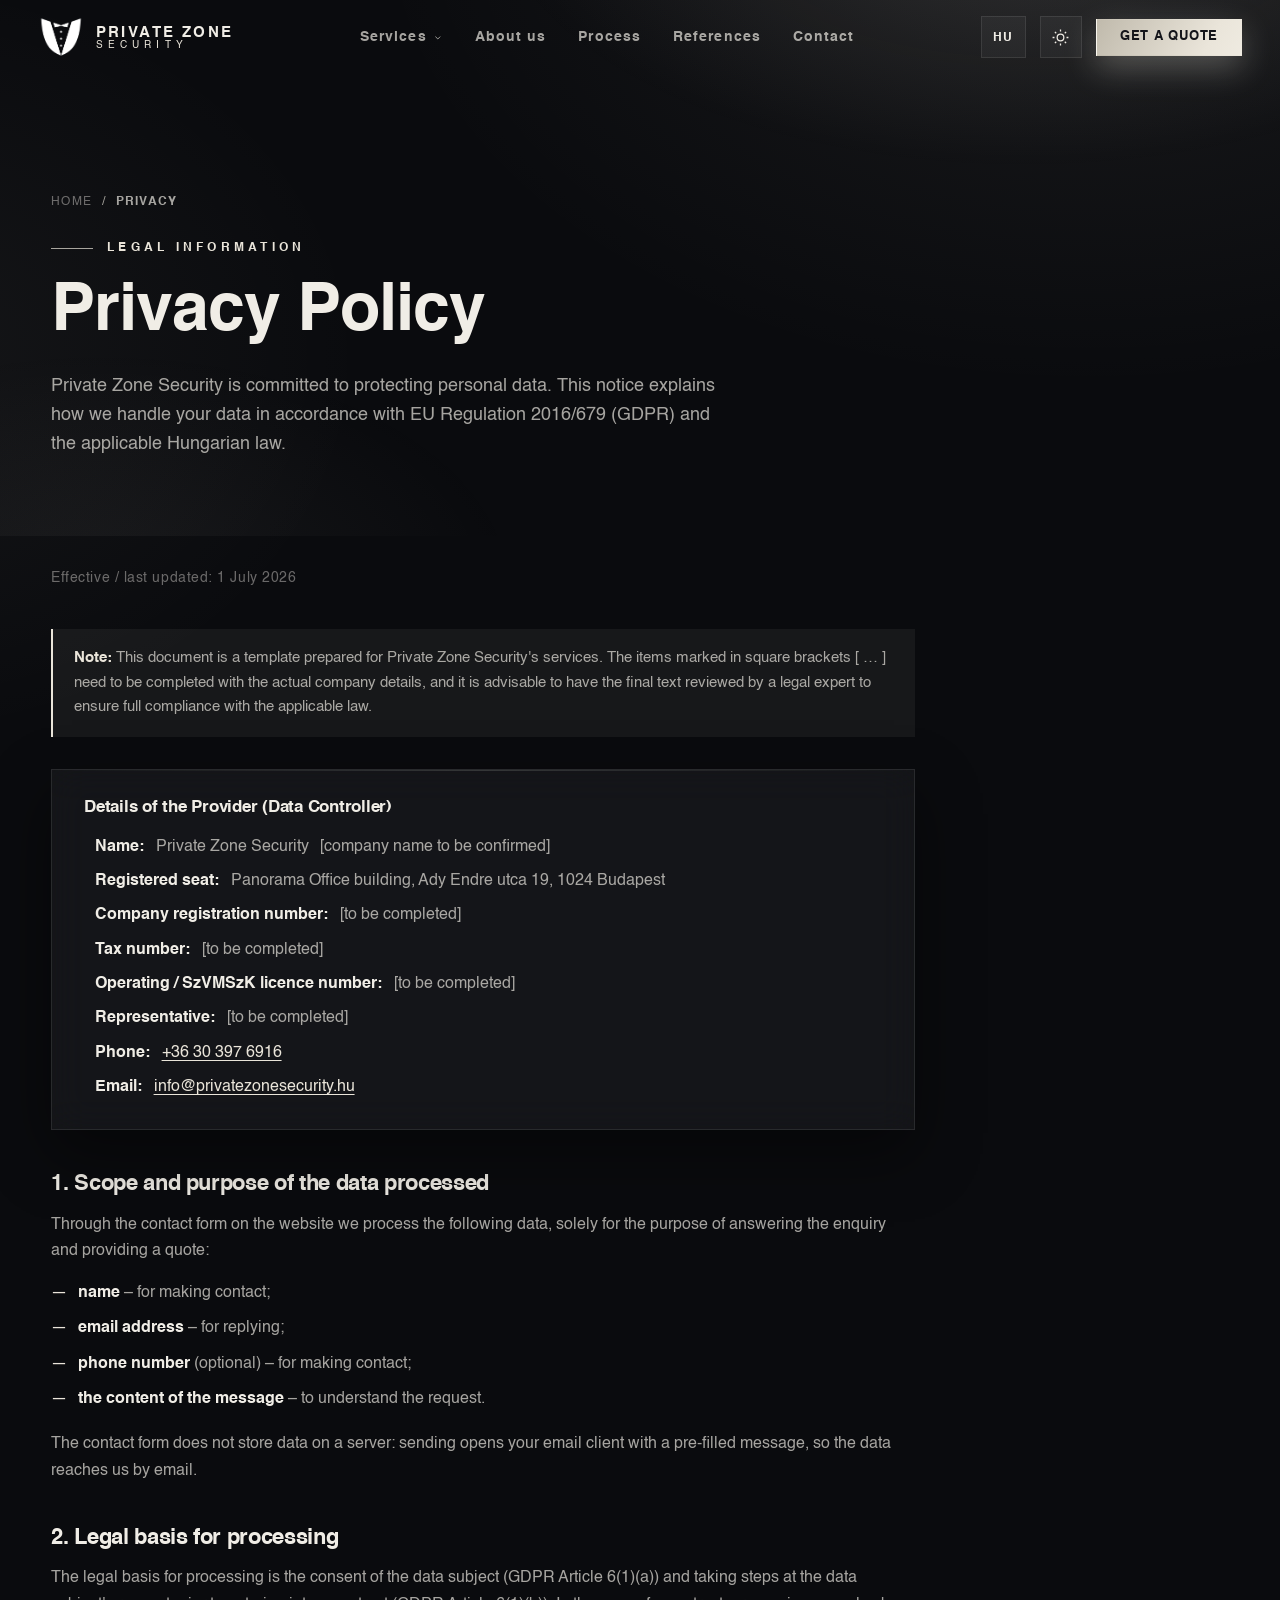
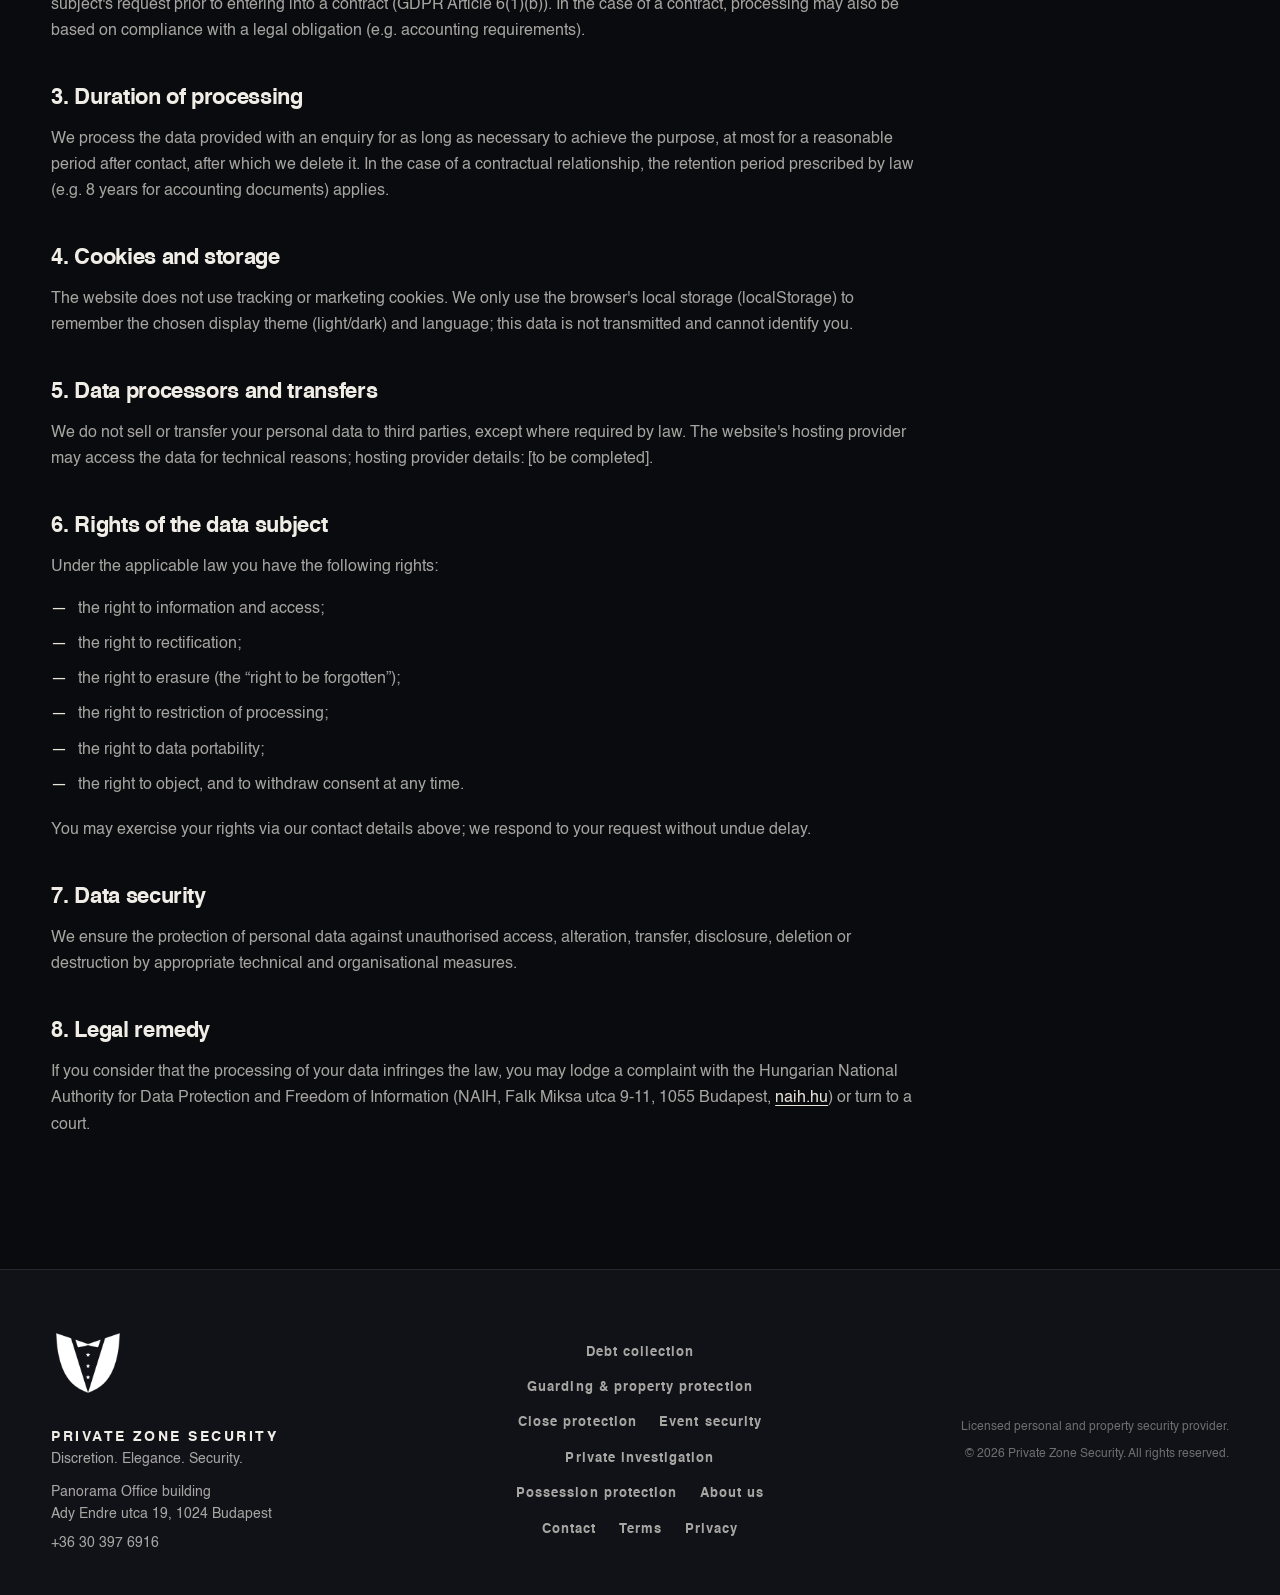
==== commit 474418fd: "Főoldal átfókuszálása a követeléskezelésre (SEO + copy + CTA + sorrend) - SEO: title és meta descrip" ====
--- a/adatvedelem.html
+++ b/adatvedelem.html
@@ -32,8 +32,8 @@
           </button>
           <div class="dropdown">
             <div class="dropdown-inner">
+              <a href="koveteleskezeles.html" data-i18n="svc.koveteles">Követeléskezelés</a>
               <a href="orzes-vedelem.html" data-i18n="svc.orzes">Őrzés-védelem</a>
-              <a href="koveteleskezeles.html" data-i18n="svc.koveteles">Követeléskezelés</a>
               <a href="szemelyvedelem.html" data-i18n="svc.szemely">Személyvédelem</a>
               <a href="rendezvenybiztositas.html" data-i18n="svc.rendezveny">Rendezvénybiztosítás</a>
               <a href="magannyomozas.html" data-i18n="svc.magannyomozas">Magánnyomozás</a>
@@ -143,8 +143,8 @@
         <p style="margin-top:.4rem"><a href="tel:+36303976916" style="color:inherit;text-decoration:none">+36 30 397 6916</a></p>
       </div>
       <nav class="footer-nav" aria-label="Lábléc navigáció">
+        <a href="koveteleskezeles.html" data-i18n="svc.koveteles">Követeléskezelés</a>
         <a href="orzes-vedelem.html" data-i18n="svc.orzes">Őrzés-védelem</a>
-        <a href="koveteleskezeles.html" data-i18n="svc.koveteles">Követeléskezelés</a>
         <a href="szemelyvedelem.html" data-i18n="svc.szemely">Személyvédelem</a>
         <a href="rendezvenybiztositas.html" data-i18n="svc.rendezveny">Rendezvénybiztosítás</a>
         <a href="magannyomozas.html" data-i18n="svc.magannyomozas">Magánnyomozás</a>
--- a/css/style.css
+++ b/css/style.css
@@ -130,8 +130,11 @@
   background: linear-gradient(100deg, var(--gold-deep), var(--gold-light) 45%, var(--gold));
   -webkit-background-clip: text; background-clip: text;
   -webkit-text-fill-color: transparent; color: transparent;
-  /* a dőlt glyph jobbra túlnyúlik — hely a levágás elkerülésére */
-  padding-right: .12em;
+  /* a background-clip: text az inline dobozra vág — a dőlt glyph jobbra,
+     a nagybetűs ékezet (Ö, Ő) felfelé túlnyúlik; a padding festési
+     területet ad nekik (inline elemnél a függőleges padding nem tolja
+     el a sorokat) */
+  padding: .22em .12em .08em 0;
   margin-right: -.06em;
 }
 
@@ -444,15 +447,48 @@
   display: grid; grid-template-columns: repeat(3, 1fr);
   gap: 1.6rem;
 }
-/* kiemelt (zászlóshajó) szolgáltatások — hangsúlyos, kéthasábos sor */
+/* kiemelt szolgáltatások + videók egymás mellett (asztali) — videók balra */
+.featured-layout {
+  display: grid; grid-template-columns: 1fr 1fr;
+  gap: clamp(1.6rem, 4vw, 3.2rem);
+  align-items: center;
+  margin-bottom: 1.6rem;
+}
 .featured-cards {
-  display: grid; grid-template-columns: repeat(2, 1fr);
-  gap: 1.6rem; margin-bottom: 1.6rem;
+  display: grid; grid-template-columns: 1fr;   /* a két kiemelt kártya egymás alatt */
+  gap: 1.2rem;
 }
 .cards-secondary { grid-template-columns: repeat(4, 1fr); }
 
+/* két álló (9:16) videó — egymás mellett, az egyik magasabban, kis átfedéssel */
+.featured-videos {
+  position: relative;
+  order: -1;                 /* asztali nézetben balra kerül */
+  display: flex; justify-content: center; align-items: flex-start;
+  padding: 1rem 0;
+  pointer-events: none;      /* dekoratív — soha ne blokkolja a kártyák hoverét */
+}
+.featured-videos .vid {
+  position: relative;
+  width: 50%; max-width: 300px;
+  aspect-ratio: 9 / 16;
+  border: 1px solid var(--glass-border);
+  box-shadow: var(--shadow);
+  overflow: hidden;
+  background: var(--bg-2);
+}
+.featured-videos .vid::after {   /* finom belső keret-fény */
+  content: ""; position: absolute; inset: 0; pointer-events: none;
+  box-shadow: inset 0 1px 0 var(--glass-highlight);
+}
+.featured-videos video {
+  width: 100%; height: 100%; object-fit: cover; display: block;
+}
+.featured-videos .vid-a { margin-top: 3rem; z-index: 1; }          /* alacsonyabban, hátul */
+.featured-videos .vid-b { margin-left: -9%; z-index: 2; }          /* magasabban, előrébb, átfed */
+
 .card-featured {
-  padding: 2.8rem 2.6rem;
+  padding: 1.9rem 2.2rem;
   border-color: rgba(var(--gold-rgb), .38);
   background:
     radial-gradient(600px 320px at 100% 0%, rgba(var(--gold-rgb),.12), transparent 60%),
@@ -460,10 +496,12 @@
   box-shadow: var(--shadow), 0 0 0 1px rgba(var(--gold-rgb),.12);
 }
 .card-featured:hover { border-color: rgba(var(--gold-rgb), .6); }
-.card-featured .card-icon { width: 66px; height: 66px; }
-.card-featured .card-icon svg { width: 32px; height: 32px; }
-.card-featured h3 { font-size: 1.55rem; }
-.card-featured p { font-size: 1rem; }
+.card-featured .card-icon { width: 54px; height: 54px; margin-bottom: 1rem; }
+.card-featured .card-icon svg { width: 28px; height: 28px; }
+.card-featured h3 { font-size: 1.35rem; }
+.card-featured p { font-size: .95rem; }
+.card-featured .badge { margin-bottom: .9rem; }
+.card-featured .card-link { margin-top: 1rem; }
 
 .badge {
   display: inline-flex; align-items: center; gap: .45rem;
@@ -491,6 +529,12 @@
   pointer-events: none;
 }
 .card:hover { border-color: rgba(var(--gold-rgb),.4); }
+/* a tilt kártyák a reveal után pörgős, késleltetés nélküli transformot kapjanak
+   (a .reveal/.d1 transition-delay-e egyébként megakasztaná a hover-tiltet) */
+.card.tilt.visible {
+  transition: transform .2s var(--ease), border-color .5s var(--ease), box-shadow .5s var(--ease), opacity .9s var(--ease);
+  transition-delay: 0s;
+}
 .card:hover::after { opacity: 1; }
 
 .card-icon {
@@ -752,6 +796,12 @@
   }
   .hero-inner { grid-template-columns: 1fr; padding-top: 7rem; gap: 0; }
   .hero-model { height: 46vh; min-height: 320px; margin-top: 1.5rem; }
+
+  /* kiemelt kártyák egymás mellett, a videók alattuk (tablet/telefon) */
+  .featured-layout { grid-template-columns: 1fr; gap: 1.6rem; }
+  .featured-cards { grid-template-columns: repeat(2, 1fr); }
+  .featured-videos { order: 0; padding-top: .5rem; }   /* a kártyák alá kerül */
+  .featured-videos .vid { max-width: 200px; }
 }
 
 @media (max-width: 780px) {
@@ -784,6 +834,35 @@
 .page-hero .container { position: relative; }
 .page-hero .lead { max-width: 42rem; }
 .page-hero .hero-cta { margin-top: 2rem; }
+
+/* hero videóval: szöveg + álló (9:16) videó két oszlopban */
+.page-hero--video .page-hero-inner {
+  display: grid; grid-template-columns: 1.25fr .75fr;
+  gap: clamp(2rem, 5vw, 4rem);
+  align-items: center;
+}
+.page-hero--video .lead { max-width: none; }
+.page-hero-video { display: flex; justify-content: center; }
+.page-hero-video .vid {
+  position: relative;
+  width: 100%; max-width: 300px;
+  aspect-ratio: 9 / 16;
+  border: 1px solid var(--glass-border);
+  box-shadow: var(--shadow);
+  overflow: hidden;
+  background: var(--bg-2);
+}
+.page-hero-video .vid::after {
+  content: ""; position: absolute; inset: 0; pointer-events: none;
+  box-shadow: inset 0 1px 0 var(--glass-highlight);
+}
+.page-hero-video video { width: 100%; height: 100%; object-fit: cover; display: block; }
+
+@media (max-width: 880px) {
+  .page-hero--video .page-hero-inner { grid-template-columns: 1fr; }
+  .page-hero-video { justify-content: flex-start; margin-top: .5rem; }
+  .page-hero-video .vid { max-width: 220px; }
+}
 
 .breadcrumb {
   display: flex; flex-wrap: wrap; align-items: center; gap: .6rem;
